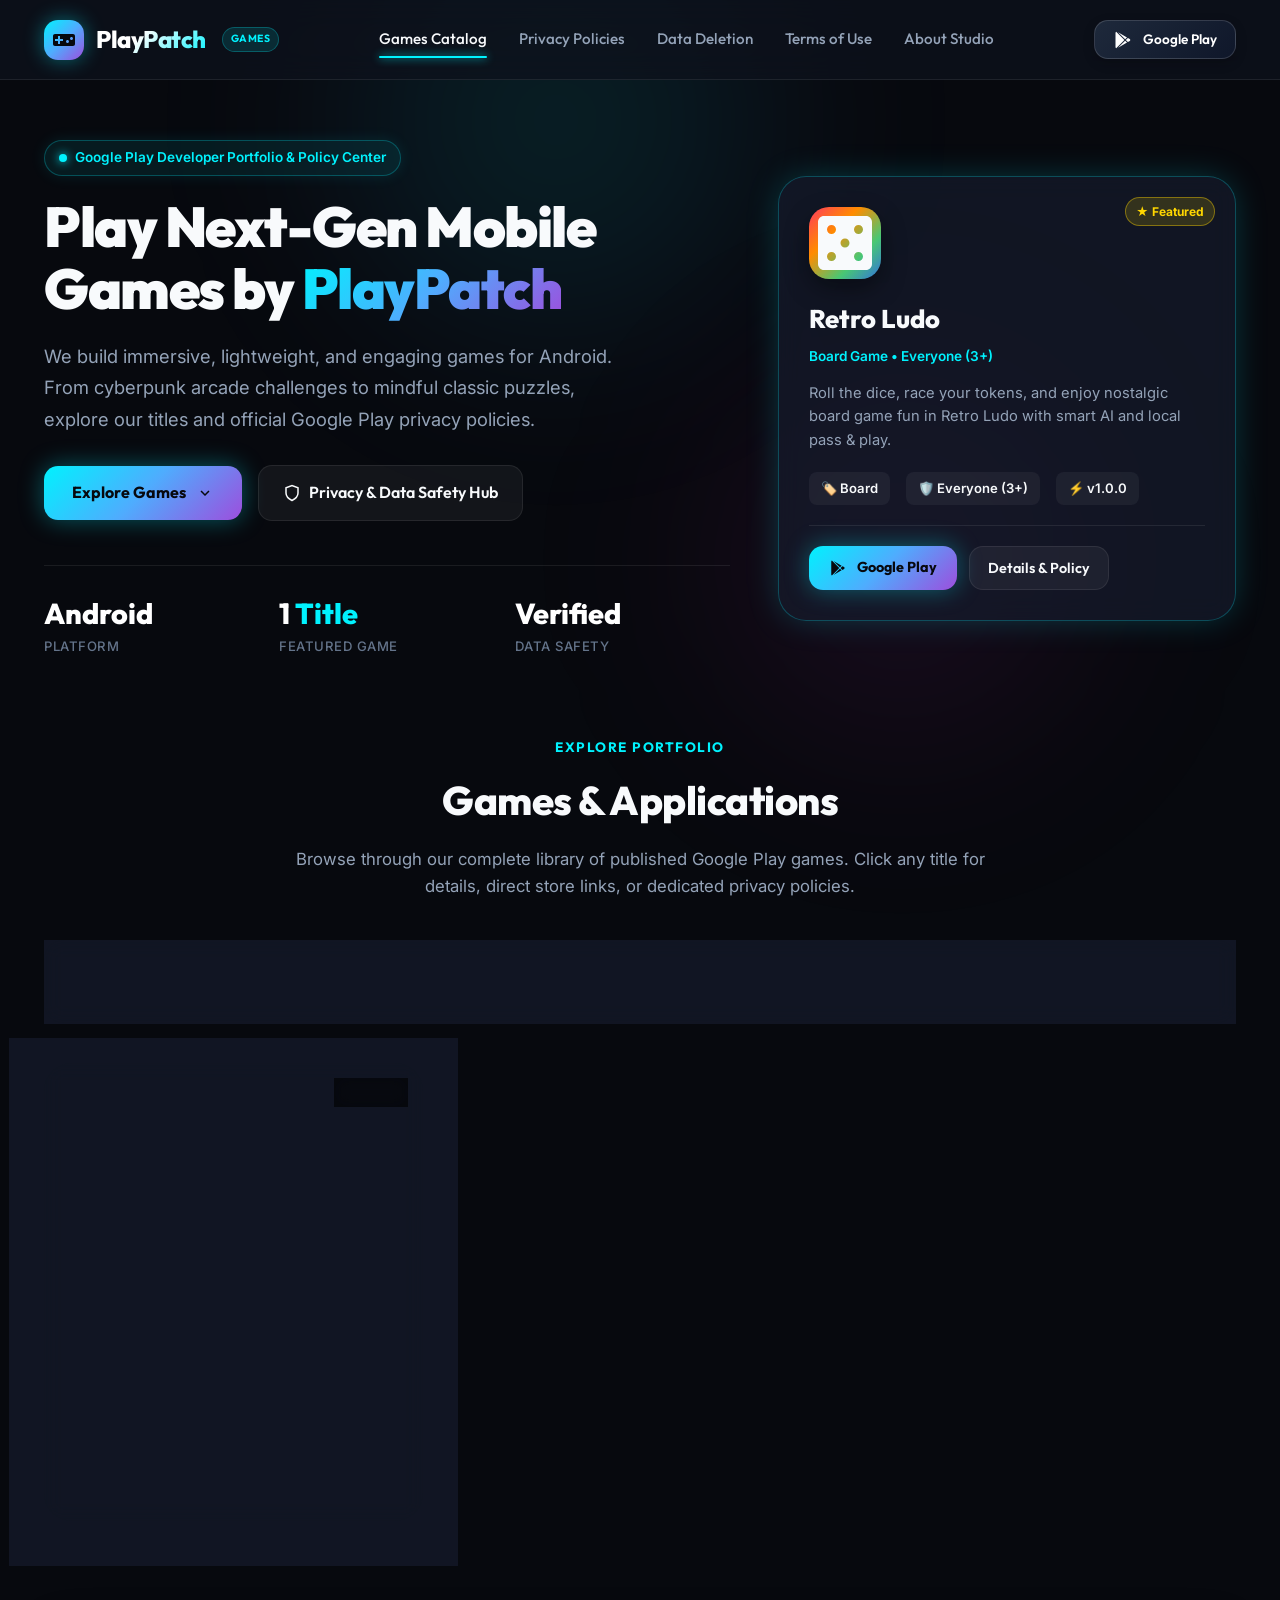
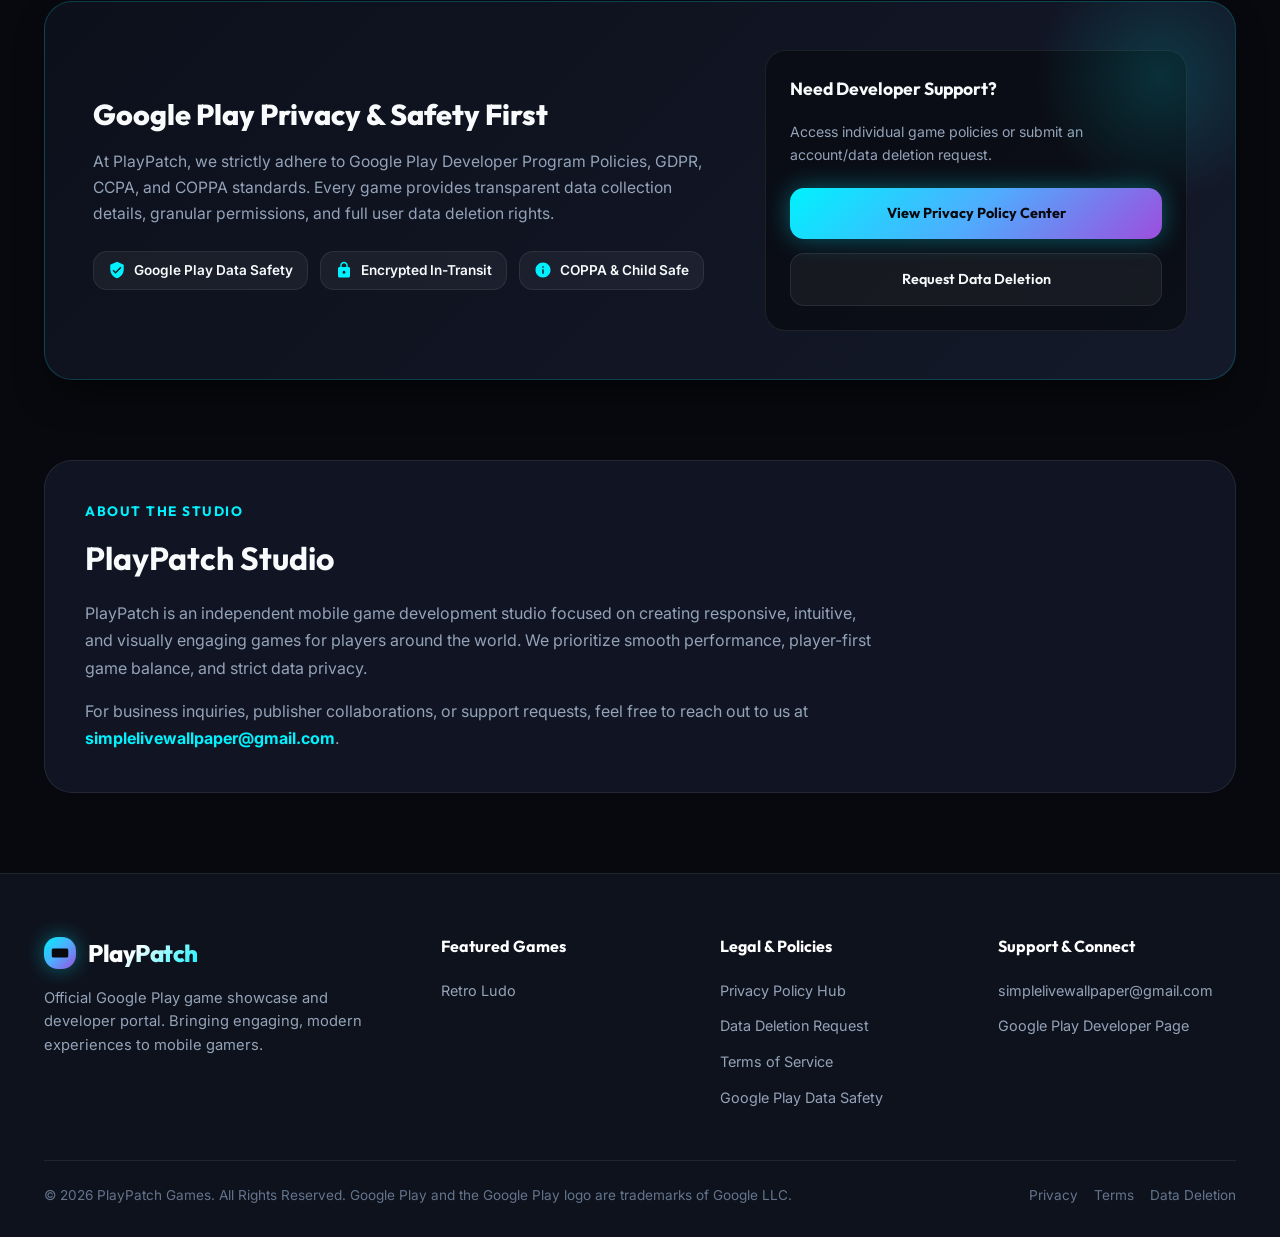
==== index.html @ 20f0872f "feat: initialize website with landing page, legal documents, and site structure" ====
<!DOCTYPE html>
<html lang="en">
<head>
    <meta charset="UTF-8">
    <meta name="viewport" content="width=device-width, initial-scale=1.0">
    <title>PlayPatch - Google Play Mobile Games & Official Privacy Policies</title>
    
    <!-- SEO & Metadata -->
    <meta name="description" content="Discover thrilling mobile games by PlayPatch on Google Play Store. Explore high-speed arcades, timeless card games, immersive 3D labyrinths, and official game privacy policies.">
    <meta name="keywords" content="PlayPatch, Google Play Games, Android Games, Mobile Game Studio, Neon Snake Run, Solitaire Classic, Privacy Policy, Data Safety">
    <meta name="author" content="PlayPatch Games">
    <meta name="theme-color" content="#07090e">

    <!-- OpenGraph / Social Cards -->
    <meta property="og:title" content="PlayPatch - Google Play Games Showcase & Privacy Policies">
    <meta property="og:description" content="Crafting Addictive, Fast-Paced & Engaging Mobile Games on Google Play.">
    <meta property="og:type" content="website">
    <meta property="og:url" content="https://playpatch.com/">

    <!-- Stylesheets -->
    <link rel="stylesheet" href="css/style.css">
    <link rel="icon" href="data:image/svg+xml,<svg xmlns='http://www.w3.org/2000/svg' viewBox='0 0 24 24' fill='%2300f2fe'><path d='M21 6H3c-1.1 0-2 .9-2 2v8c0 1.1.9 2 2 2h18c1.1 0 2-.9 2-2V8c0-1.1-.9-2-2-2zm-10 7H8v3H6v-3H3v-2h3V8h2v3h3v2zm4.5 2c-.83 0-1.5-.67-1.5-1.5s.67-1.5 1.5-1.5 1.5.67 1.5 1.5-.67 1.5-1.5 1.5zm4-3c-.83 0-1.5-.67-1.5-1.5S18.67 9 19.5 9s1.5.67 1.5 1.5-.67 1.5-1.5 1.5z'/></svg>">
</head>
<body>

    <!-- Header Navigation -->
    <header class="navbar">
        <div class="container nav-container">
            <a href="index.html" class="brand-logo">
                <div class="brand-icon">
                    <svg viewBox="0 0 24 24"><path d="M21 6H3c-1.1 0-2 .9-2 2v8c0 1.1.9 2 2 2h18c1.1 0 2-.9 2-2V8c0-1.1-.9-2-2-2zm-10 7H8v3H6v-3H3v-2h3V8h2v3h3v2zm4.5 2c-.83 0-1.5-.67-1.5-1.5s.67-1.5 1.5-1.5 1.5.67 1.5 1.5-.67 1.5-1.5 1.5zm4-3c-.83 0-1.5-.67-1.5-1.5S18.67 9 19.5 9s1.5.67 1.5 1.5-.67 1.5-1.5 1.5z"/></svg>
                </div>
                <span class="brand-text">PlayPatch</span>
                <span class="brand-tag">GAMES</span>
            </a>

            <nav>
                <ul class="nav-links" id="nav-links">
                    <li><a href="#games" class="nav-link active">Games Catalog</a></li>
                    <li><a href="privacy.html" class="nav-link">Privacy Policies</a></li>
                    <li><a href="data-deletion.html" class="nav-link">Data Deletion</a></li>
                    <li><a href="terms.html" class="nav-link">Terms of Use</a></li>
                    <li><a href="#about" class="nav-link">About Studio</a></li>
                </ul>
            </nav>

            <div class="nav-actions">
                <a href="https://play.google.com/store/apps/dev?id=playpatch" target="_blank" rel="noopener noreferrer" class="btn-play-store">
                    <svg viewBox="0 0 24 24" fill="currentColor"><path d="M3,20.5V3.5C3,2.91 3.34,2.39 3.84,2.15L13.69,12L3.84,21.85C3.34,21.6 3,21.09 3,20.5M16.81,15.12L6.05,21.34L14.54,12.85L16.81,15.12M20.16,10.81C20.5,11.08 20.75,11.5 20.75,12C20.75,12.5 20.5,12.92 20.16,13.19L17.89,14.5L15.39,12L17.89,9.5L20.16,10.81M6.05,2.66L16.81,8.88L14.54,11.15L6.05,2.66Z"/></svg>
                    <span>Google Play</span>
                </a>
                <button class="mobile-menu-toggle" id="mobile-menu-toggle" aria-label="Toggle Navigation">☰</button>
            </div>
        </div>
    </header>

    <!-- Main Hero Section -->
    <main>
        <section class="hero">
            <div class="container hero-grid">
                <div class="hero-content">
                    <div class="hero-badge">
                        <span class="pulse-dot"></span>
                        <span>Google Play Developer Portfolio & Policy Center</span>
                    </div>
                    <h1 class="hero-title">
                        Play Next-Gen Mobile Games by <span class="gradient-text">PlayPatch</span>
                    </h1>
                    <p class="hero-desc">
                        We build immersive, lightweight, and engaging games for Android. From cyberpunk arcade challenges to mindful classic puzzles, explore our titles and official Google Play privacy policies.
                    </p>
                    <div class="hero-cta">
                        <a href="#games" class="btn-primary">
                            <span>Explore Games</span>
                            <svg width="18" height="18" viewBox="0 0 24 24" fill="currentColor"><path d="M7.41 8.59L12 13.17l4.59-4.58L18 10l-6 6-6-6 1.41-1.41z"/></svg>
                        </a>
                        <a href="privacy.html" class="btn-secondary">
                            <svg width="18" height="18" viewBox="0 0 24 24" fill="none" stroke="currentColor" stroke-width="2"><path d="M12 22s8-4 8-10V5l-8-3-8 3v7c0 6 8 10 8 10z"/></svg>
                            <span>Privacy & Data Safety Hub</span>
                        </a>
                    </div>

                    <div class="hero-stats">
                        <div class="stat-item">
                            <div class="stat-num" id="stat-total-downloads">Android</div>
                            <div class="stat-label">Platform</div>
                        </div>
                        <div class="stat-item">
                            <div class="stat-num" id="stat-games-count">1<span> Title</span></div>
                            <div class="stat-label">Featured Game</div>
                        </div>
                        <div class="stat-item">
                            <div class="stat-num" id="stat-avg-rating">Verified</div>
                            <div class="stat-label">Data Safety</div>
                        </div>
                    </div>
                </div>

                <!-- Featured Spotlight Card -->
                <div class="hero-visual" id="hero-spotlight-container">
                    <!-- Injected by JavaScript -->
                </div>
            </div>
        </section>

        <!-- Games Catalog Section -->
        <section class="container" id="games">
            <div class="section-header">
                <span class="section-tag">Explore Portfolio</span>
                <h2 class="section-title">Games & Applications</h2>
                <p class="section-subtitle">Browse through our complete library of published Google Play games. Click any title for details, direct store links, or dedicated privacy policies.</p>
            </div>

            <!-- Controls Bar: Search & Filter -->
            <div class="games-controls">
                <div class="controls-row">
                    <div class="search-box">
                        <svg class="search-icon" viewBox="0 0 24 24" fill="none" stroke="currentColor" stroke-width="2"><circle cx="11" cy="11" r="8"></circle><line x1="21" y1="21" x2="16.65" y2="16.65"></line></svg>
                        <input type="text" id="game-search-input" class="search-input" placeholder="Search by game name, package ID, or keyword...">
                    </div>
                    <div class="category-chips" id="category-chips">
                        <!-- Populated by JavaScript -->
                    </div>
                </div>
            </div>

            <!-- Games Grid -->
            <div class="games-grid" id="games-grid">
                <!-- Game cards rendered via js/main.js -->
            </div>

            <!-- Empty Search State -->
            <div id="empty-search-state" style="display: none; text-align: center; padding: 60px 20px;">
                <div style="font-size: 3rem; margin-bottom: 10px;">🔍</div>
                <h3 style="font-size: 1.3rem; color: #fff;">No games found</h3>
                <p style="color: var(--text-secondary);">Try adjusting your search terms or selecting a different category.</p>
            </div>
        </section>

        <!-- Google Play Compliance & Trust Banner -->
        <section class="container">
            <div class="compliance-section">
                <div class="compliance-grid">
                    <div class="compliance-info">
                        <h3>Google Play Privacy & Safety First</h3>
                        <p>
                            At PlayPatch, we strictly adhere to Google Play Developer Program Policies, GDPR, CCPA, and COPPA standards. Every game provides transparent data collection details, granular permissions, and full user data deletion rights.
                        </p>
                        <div class="compliance-badges">
                            <div class="comp-badge">
                                <svg viewBox="0 0 24 24" fill="currentColor"><path d="M12 1L3 5v6c0 5.55 3.84 10.74 9 12 5.16-1.26 9-6.45 9-12V5l-9-4zm-2 16l-4-4 1.41-1.41L10 14.17l6.59-6.59L18 9l-8 8z"/></svg>
                                <span>Google Play Data Safety</span>
                            </div>
                            <div class="comp-badge">
                                <svg viewBox="0 0 24 24" fill="currentColor"><path d="M18 8h-1V6c0-2.76-2.24-5-5-5S7 3.24 7 6v2H6c-1.1 0-2 .9-2 2v10c0 1.1.9 2 2 2h12c1.1 0 2-.9 2-2V10c0-1.1-.9-2-2-2zm-6 9c-1.1 0-2-.9-2-2s.9-2 2-2 2 .9 2 2-.9 2-2 2zm3.1-9H8.9V6c0-1.71 1.39-3.1 3.1-3.1 1.71 0 3.1 1.39 3.1 3.1v2z"/></svg>
                                <span>Encrypted In-Transit</span>
                            </div>
                            <div class="comp-badge">
                                <svg viewBox="0 0 24 24" fill="currentColor"><path d="M12 2C6.48 2 2 6.48 2 12s4.48 10 10 10 10-4.48 10-10S17.52 2 12 2zm1 15h-2v-6h2v6zm0-8h-2V7h2v2z"/></svg>
                                <span>COPPA & Child Safe</span>
                            </div>
                        </div>
                    </div>

                    <div class="compliance-actions">
                        <div class="compliance-actions-title">Need Developer Support?</div>
                        <p style="font-size: 0.88rem; color: var(--text-secondary); margin-bottom: 8px;">
                            Access individual game policies or submit an account/data deletion request.
                        </p>
                        <a href="privacy.html" class="btn-primary" style="justify-content: center; font-size: 0.9rem;">
                            View Privacy Policy Center
                        </a>
                        <a href="data-deletion.html" class="btn-secondary" style="justify-content: center; font-size: 0.9rem;">
                            Request Data Deletion
                        </a>
                    </div>
                </div>
            </div>
        </section>

        <!-- About Developer Section -->
        <section class="container" id="about" style="margin-bottom: 80px;">
            <div style="background: var(--bg-card); border: 1px solid var(--border-subtle); border-radius: var(--radius-xl); padding: 40px;">
                <div style="max-width: 800px;">
                    <span class="section-tag">About The Studio</span>
                    <h2 style="font-family: var(--font-heading); font-size: 2rem; margin-bottom: 16px;">PlayPatch Studio</h2>
                    <p style="color: var(--text-secondary); line-height: 1.7; margin-bottom: 16px;">
                        PlayPatch is an independent mobile game development studio focused on creating responsive, intuitive, and visually engaging games for players around the world. We prioritize smooth performance, player-first game balance, and strict data privacy.
                    </p>
                    <p style="color: var(--text-secondary); line-height: 1.7;">
                        For business inquiries, publisher collaborations, or support requests, feel free to reach out to us at <strong style="color: var(--accent-cyan)">simplelivewallpaper@gmail.com</strong>.
                    </p>
                </div>
            </div>
        </section>
    </main>

    <!-- Game Detail Modal Overlay -->
    <div class="modal-overlay" id="game-modal-overlay">
        <div class="modal-container">
            <button class="modal-close-btn" id="modal-close-btn" aria-label="Close dialog">&times;</button>
            <div class="modal-header">
                <div class="modal-icon" id="modal-game-icon"></div>
                <div class="modal-title-area">
                    <h2 id="modal-game-title">Game Title</h2>
                    <div class="modal-package" id="modal-game-package">com.playpatch.game</div>
                </div>
            </div>

            <div class="modal-body">
                <div>
                    <div class="modal-section-title">About the Game</div>
                    <p id="modal-game-description" style="color: var(--text-secondary); line-height: 1.6;"></p>
                </div>

                <div class="modal-meta-grid">
                    <div class="modal-meta-box">
                        <span class="lbl">Version</span>
                        <span class="val" id="modal-meta-version">v1.0.0</span>
                    </div>
                    <div class="modal-meta-box">
                        <span class="lbl">Category</span>
                        <span class="val" id="modal-meta-category">Board Game</span>
                    </div>
                    <div class="modal-meta-box">
                        <span class="lbl">Content Rating</span>
                        <span class="val" id="modal-meta-age">Everyone (3+)</span>
                    </div>
                </div>

                <div>
                    <div class="modal-section-title">Key Features</div>
                    <ul class="modal-features-list" id="modal-game-features">
                        <!-- Populated by JS -->
                    </ul>
                </div>
            </div>

            <div class="modal-footer">
                <a href="#" id="modal-privacy-link" class="btn-secondary" style="font-size: 0.88rem;">
                    <svg width="16" height="16" viewBox="0 0 24 24" fill="none" stroke="currentColor" stroke-width="2"><path d="M12 22s8-4 8-10V5l-8-3-8 3v7c0 6 8 10 8 10z"/></svg>
                    View Privacy Policy
                </a>
                <a href="#" id="modal-play-link" target="_blank" rel="noopener noreferrer" class="btn-primary" style="font-size: 0.88rem;">
                    <svg width="18" height="18" viewBox="0 0 24 24" fill="currentColor"><path d="M3,20.5V3.5C3,2.91 3.34,2.39 3.84,2.15L13.69,12L3.84,21.85C3.34,21.6 3,21.09 3,20.5M16.81,15.12L6.05,21.34L14.54,12.85L16.81,15.12M20.16,10.81C20.5,11.08 20.75,11.5 20.75,12C20.75,12.5 20.5,12.92 20.16,13.19L17.89,14.5L15.39,12L17.89,9.5L20.16,10.81M6.05,2.66L16.81,8.88L14.54,11.15L6.05,2.66Z"/></svg>
                    Get on Google Play
                </a>
            </div>
        </div>
    </div>

    <!-- Footer -->
    <footer class="footer">
        <div class="container">
            <div class="footer-grid">
                <div class="footer-brand">
                    <a href="index.html" class="brand-logo">
                        <div class="brand-icon" style="width: 32px; height: 32px;">
                            <svg viewBox="0 0 24 24" style="width: 18px; height: 18px;"><path d="M21 6H3c-1.1 0-2 .9-2 2v8c0 1.1.9 2 2 2h18c1.1 0 2-.9 2-2V8c0-1.1-.9-2-2-2z"/></svg>
                        </div>
                        <span class="brand-text">PlayPatch</span>
                    </a>
                    <p>Official Google Play game showcase and developer portal. Bringing engaging, modern experiences to mobile gamers.</p>
                </div>

                <div class="footer-col">
                    <h4>Featured Games</h4>
                    <ul class="footer-links">
                        <li><a href="privacy.html?game=retro-ludo">Retro Ludo</a></li>
                    </ul>
                </div>

                <div class="footer-col">
                    <h4>Legal & Policies</h4>
                    <ul class="footer-links">
                        <li><a href="privacy.html">Privacy Policy Hub</a></li>
                        <li><a href="data-deletion.html">Data Deletion Request</a></li>
                        <li><a href="terms.html">Terms of Service</a></li>
                        <li><a href="privacy.html#data-safety">Google Play Data Safety</a></li>
                    </ul>
                </div>

                <div class="footer-col">
                    <h4>Support & Connect</h4>
                    <ul class="footer-links">
                        <li><a href="mailto:simplelivewallpaper@gmail.com">simplelivewallpaper@gmail.com</a></li>
                        <li><a href="https://play.google.com/store/apps/dev?id=playpatch" target="_blank" rel="noopener noreferrer">Google Play Developer Page</a></li>
                    </ul>
                </div>
            </div>

            <div class="footer-bottom">
                <div>&copy; 2026 PlayPatch Games. All Rights Reserved. Google Play and the Google Play logo are trademarks of Google LLC.</div>
                <div style="display: flex; gap: 16px;">
                    <a href="privacy.html">Privacy</a>
                    <a href="terms.html">Terms</a>
                    <a href="data-deletion.html">Data Deletion</a>
                </div>
            </div>
        </div>
    </footer>

    <!-- Scripts -->
    <script src="js/data.js"></script>
    <script src="js/main.js"></script>
</body>
</html>
---- css/style.css ----
/* ==========================================================================
   PlayPatch - Modern Gaming Studio Design System
   ========================================================================== */

@import url('https://fonts.googleapis.com/css2?family=Outfit:wght@300;400;500;600;700;800;900&family=Inter:wght@300;400;500;600;700&family=JetBrains+Mono:wght@400;500;600&display=swap');

:root {
  /* Color Palette */
  --bg-primary: #07090e;
  --bg-secondary: #0e121d;
  --bg-tertiary: #161c2d;
  --bg-card: rgba(22, 28, 45, 0.7);
  --bg-card-hover: rgba(30, 39, 63, 0.85);
  --bg-glass: rgba(14, 18, 29, 0.75);
  
  /* Accents */
  --accent-cyan: #00f2fe;
  --accent-blue: #4facfe;
  --accent-purple: #9d4edd;
  --accent-pink: #ff007f;
  --accent-amber: #ffaa00;
  --accent-emerald: #10b981;

  /* Gradients */
  --grad-primary: linear-gradient(135deg, #00f2fe 0%, #4facfe 50%, #9d4edd 100%);
  --grad-sunset: linear-gradient(135deg, #ff0844 0%, #ffb199 100%);
  --grad-gold: linear-gradient(135deg, #f7971e 0%, #ffd200 100%);
  --grad-dark: linear-gradient(180deg, rgba(7, 9, 14, 0.6) 0%, #07090e 100%);
  --grad-card-border: linear-gradient(135deg, rgba(0, 242, 254, 0.3), rgba(157, 78, 221, 0.1), rgba(255, 255, 255, 0.05));

  /* Text Colors */
  --text-main: #f8fafc;
  --text-secondary: #94a3b8;
  --text-muted: #64748b;
  --text-glow: rgba(0, 242, 254, 0.8);

  /* Borders & Shadows */
  --border-subtle: rgba(255, 255, 255, 0.08);
  --border-glow: rgba(0, 242, 254, 0.35);
  --shadow-sm: 0 4px 12px rgba(0, 0, 0, 0.3);
  --shadow-md: 0 10px 30px -10px rgba(0, 0, 0, 0.5);
  --shadow-lg: 0 20px 40px -15px rgba(0, 0, 0, 0.7);
  --shadow-glow: 0 0 35px -5px rgba(0, 242, 254, 0.25);
  --shadow-glow-purple: 0 0 35px -5px rgba(157, 78, 221, 0.3);

  /* Typography */
  --font-heading: 'Outfit', -apple-system, BlinkMacSystemFont, 'Segoe UI', sans-serif;
  --font-body: 'Inter', -apple-system, BlinkMacSystemFont, 'Segoe UI', sans-serif;
  --font-mono: 'JetBrains Mono', monospace;

  /* Layout */
  --container-width: 1240px;
  --header-height: 80px;
  --radius-sm: 8px;
  --radius-md: 14px;
  --radius-lg: 20px;
  --radius-xl: 28px;
  --transition-fast: 0.2s cubic-bezier(0.4, 0, 0.2, 1);
  --transition-smooth: 0.35s cubic-bezier(0.16, 1, 0.3, 1);
}

/* ==========================================================================
   Reset & Base Styles
   ========================================================================== */

*, *::before, *::after {
  box-sizing: border-box;
  margin: 0;
  padding: 0;
}

html {
  scroll-behavior: smooth;
  color-scheme: dark;
}

body {
  font-family: var(--font-body);
  background-color: var(--bg-primary);
  color: var(--text-main);
  line-height: 1.6;
  overflow-x: hidden;
  position: relative;
  min-height: 100vh;
}

/* Ambient Cyber Glow Background */
body::before {
  content: '';
  position: fixed;
  top: -20%;
  left: 20%;
  width: 600px;
  height: 600px;
  background: radial-gradient(circle, rgba(0, 242, 254, 0.12) 0%, rgba(79, 172, 254, 0.05) 50%, transparent 70%);
  border-radius: 50%;
  filter: blur(80px);
  z-index: -1;
  pointer-events: none;
}

body::after {
  content: '';
  position: fixed;
  bottom: 10%;
  right: 10%;
  width: 500px;
  height: 500px;
  background: radial-gradient(circle, rgba(157, 78, 221, 0.12) 0%, rgba(255, 0, 127, 0.05) 50%, transparent 70%);
  border-radius: 50%;
  filter: blur(90px);
  z-index: -1;
  pointer-events: none;
}

a {
  color: inherit;
  text-decoration: none;
  transition: var(--transition-fast);
}

img {
  max-width: 100%;
  height: auto;
  display: block;
}

button {
  font-family: inherit;
  cursor: pointer;
  border: none;
  background: none;
}

.container {
  width: 100%;
  max-width: var(--container-width);
  margin: 0 auto;
  padding: 0 24px;
}

/* ==========================================================================
   Navigation Bar
   ========================================================================== */

.navbar {
  position: fixed;
  top: 0;
  left: 0;
  right: 0;
  height: var(--header-height);
  background: var(--bg-glass);
  backdrop-filter: blur(16px);
  -webkit-backdrop-filter: blur(16px);
  border-bottom: 1px solid var(--border-subtle);
  z-index: 1000;
  display: flex;
  align-items: center;
  transition: var(--transition-smooth);
}

.navbar.scrolled {
  background: rgba(7, 9, 14, 0.92);
  box-shadow: 0 10px 30px rgba(0, 0, 0, 0.5);
}

.nav-container {
  display: flex;
  align-items: center;
  justify-content: space-between;
  width: 100%;
}

.brand-logo {
  display: flex;
  align-items: center;
  gap: 12px;
  font-family: var(--font-heading);
  font-weight: 800;
  font-size: 1.5rem;
  letter-spacing: -0.5px;
}

.brand-icon {
  width: 40px;
  height: 40px;
  background: var(--grad-primary);
  border-radius: var(--radius-md);
  display: flex;
  align-items: center;
  justify-content: center;
  box-shadow: 0 0 20px rgba(0, 242, 254, 0.4);
}

.brand-icon svg {
  width: 24px;
  height: 24px;
  fill: #07090e;
}

.brand-text {
  background: linear-gradient(135deg, #ffffff 40%, var(--accent-cyan) 100%);
  -webkit-background-clip: text;
  -webkit-text-fill-color: transparent;
}

.brand-tag {
  font-size: 0.65rem;
  text-transform: uppercase;
  font-weight: 700;
  padding: 3px 8px;
  border-radius: 20px;
  background: rgba(0, 242, 254, 0.12);
  color: var(--accent-cyan);
  border: 1px solid rgba(0, 242, 254, 0.25);
  margin-left: 4px;
  letter-spacing: 0.5px;
}

.nav-links {
  display: flex;
  align-items: center;
  gap: 32px;
  list-style: none;
}

.nav-link {
  font-family: var(--font-heading);
  font-weight: 500;
  font-size: 0.95rem;
  color: var(--text-secondary);
  display: flex;
  align-items: center;
  gap: 6px;
  position: relative;
  padding: 6px 0;
}

.nav-link:hover, .nav-link.active {
  color: var(--text-main);
}

.nav-link.active::after {
  content: '';
  position: absolute;
  bottom: 0;
  left: 0;
  width: 100%;
  height: 2px;
  background: var(--accent-cyan);
  border-radius: 2px;
  box-shadow: 0 0 8px var(--accent-cyan);
}

.nav-actions {
  display: flex;
  align-items: center;
  gap: 14px;
}

.btn-play-store {
  display: inline-flex;
  align-items: center;
  gap: 10px;
  background: linear-gradient(135deg, #1e293b 0%, #0f172a 100%);
  border: 1px solid rgba(255, 255, 255, 0.15);
  padding: 8px 18px;
  border-radius: var(--radius-md);
  font-family: var(--font-heading);
  font-size: 0.85rem;
  font-weight: 600;
  color: #fff;
  transition: var(--transition-smooth);
  box-shadow: 0 4px 12px rgba(0, 0, 0, 0.2);
}

.btn-play-store:hover {
  border-color: var(--accent-cyan);
  box-shadow: 0 0 20px rgba(0, 242, 254, 0.3);
  transform: translateY(-2px);
}

.btn-play-store svg {
  width: 20px;
  height: 20px;
}

.mobile-menu-toggle {
  display: none;
  background: transparent;
  color: var(--text-main);
  font-size: 1.5rem;
  padding: 8px;
}

/* ==========================================================================
   Hero Section
   ========================================================================== */

.hero {
  padding-top: calc(var(--header-height) + 60px);
  padding-bottom: 80px;
  position: relative;
}

.hero-grid {
  display: grid;
  grid-template-columns: 1.2fr 0.8fr;
  gap: 48px;
  align-items: center;
}

.hero-content {
  display: flex;
  flex-direction: column;
  gap: 20px;
}

.hero-badge {
  display: inline-flex;
  align-items: center;
  gap: 8px;
  background: rgba(0, 242, 254, 0.08);
  border: 1px solid rgba(0, 242, 254, 0.25);
  padding: 6px 14px;
  border-radius: 100px;
  color: var(--accent-cyan);
  font-size: 0.85rem;
  font-weight: 600;
  width: fit-content;
  box-shadow: 0 0 15px rgba(0, 242, 254, 0.1);
}

.hero-badge .pulse-dot {
  width: 8px;
  height: 8px;
  background: var(--accent-cyan);
  border-radius: 50%;
  box-shadow: 0 0 10px var(--accent-cyan);
  animation: pulseGlow 2s infinite;
}

@keyframes pulseGlow {
  0% { transform: scale(0.95); box-shadow: 0 0 0 0 rgba(0, 242, 254, 0.7); }
  70% { transform: scale(1.1); box-shadow: 0 0 0 8px rgba(0, 242, 254, 0); }
  100% { transform: scale(0.95); box-shadow: 0 0 0 0 rgba(0, 242, 254, 0); }
}

.hero-title {
  font-family: var(--font-heading);
  font-size: 3.5rem;
  font-weight: 900;
  line-height: 1.12;
  letter-spacing: -1.5px;
}

.hero-title .gradient-text {
  background: var(--grad-primary);
  -webkit-background-clip: text;
  -webkit-text-fill-color: transparent;
  display: inline-block;
}

.hero-desc {
  font-size: 1.15rem;
  color: var(--text-secondary);
  max-width: 580px;
  line-height: 1.7;
}

.hero-cta {
  display: flex;
  align-items: center;
  gap: 16px;
  margin-top: 10px;
  flex-wrap: wrap;
}

.btn-primary {
  display: inline-flex;
  align-items: center;
  gap: 10px;
  background: var(--grad-primary);
  color: #07090e;
  font-family: var(--font-heading);
  font-weight: 700;
  font-size: 1rem;
  padding: 14px 28px;
  border-radius: var(--radius-md);
  transition: var(--transition-smooth);
  box-shadow: 0 0 25px rgba(0, 242, 254, 0.35);
}

.btn-primary:hover {
  transform: translateY(-2px);
  box-shadow: 0 0 35px rgba(0, 242, 254, 0.55);
}

.btn-secondary {
  display: inline-flex;
  align-items: center;
  gap: 8px;
  background: rgba(255, 255, 255, 0.05);
  border: 1px solid var(--border-subtle);
  color: var(--text-main);
  font-family: var(--font-heading);
  font-weight: 600;
  font-size: 1rem;
  padding: 14px 24px;
  border-radius: var(--radius-md);
  transition: var(--transition-smooth);
}

.btn-secondary:hover {
  background: rgba(255, 255, 255, 0.1);
  border-color: rgba(255, 255, 255, 0.2);
  transform: translateY(-2px);
}

.hero-stats {
  display: grid;
  grid-template-columns: repeat(3, 1fr);
  gap: 20px;
  margin-top: 24px;
  padding-top: 24px;
  border-top: 1px solid var(--border-subtle);
}

.stat-item {
  display: flex;
  flex-direction: column;
}

.stat-num {
  font-family: var(--font-heading);
  font-size: 1.8rem;
  font-weight: 800;
  color: #fff;
}

.stat-num span {
  color: var(--accent-cyan);
}

.stat-label {
  font-size: 0.82rem;
  color: var(--text-muted);
  font-weight: 500;
  text-transform: uppercase;
  letter-spacing: 0.5px;
}

/* Featured Hero Showcase Card */
.hero-visual {
  position: relative;
}

.featured-spotlight-card {
  background: var(--bg-card);
  border: 1px solid rgba(0, 242, 254, 0.25);
  border-radius: var(--radius-xl);
  padding: 30px;
  position: relative;
  overflow: hidden;
  box-shadow: var(--shadow-glow);
  backdrop-filter: blur(12px);
  -webkit-backdrop-filter: blur(12px);
}

.spotlight-badge {
  position: absolute;
  top: 20px;
  right: 20px;
  background: rgba(255, 215, 0, 0.15);
  border: 1px solid rgba(255, 215, 0, 0.4);
  color: #ffd700;
  font-size: 0.75rem;
  font-weight: 700;
  padding: 4px 10px;
  border-radius: 100px;
  display: flex;
  align-items: center;
  gap: 5px;
}

.spotlight-icon-wrap {
  width: 72px;
  height: 72px;
  border-radius: 20px;
  display: flex;
  align-items: center;
  justify-content: center;
  margin-bottom: 20px;
  box-shadow: 0 10px 25px rgba(0, 0, 0, 0.4);
}

.spotlight-title {
  font-family: var(--font-heading);
  font-size: 1.6rem;
  font-weight: 800;
  margin-bottom: 6px;
}

.spotlight-category {
  color: var(--accent-cyan);
  font-size: 0.85rem;
  font-weight: 600;
  margin-bottom: 14px;
}

.spotlight-desc {
  font-size: 0.92rem;
  color: var(--text-secondary);
  line-height: 1.6;
  margin-bottom: 20px;
}

.spotlight-meta-row {
  display: flex;
  gap: 16px;
  padding-bottom: 20px;
  margin-bottom: 20px;
  border-bottom: 1px solid var(--border-subtle);
}

.spotlight-meta-pill {
  background: rgba(255, 255, 255, 0.05);
  padding: 6px 12px;
  border-radius: var(--radius-sm);
  font-size: 0.82rem;
  font-weight: 600;
  color: var(--text-main);
  display: flex;
  align-items: center;
  gap: 6px;
}

/* ==========================================================================
   Games Section & Search Bar
   ========================================================================== */

.section-header {
  text-align: center;
  max-width: 700px;
  margin: 0 auto 40px;
}

.section-tag {
  color: var(--accent-cyan);
  font-family: var(--font-heading);
  font-size: 0.85rem;
  font-weight: 700;
  text-transform: uppercase;
  letter-spacing: 1.5px;
  margin-bottom: 10px;
  display: block;
}

.section-title {
  font-family: var(--font-heading);
  font-size: 2.5rem;
  font-weight: 800;
  letter-spacing: -0.5px;
  margin-bottom: 14px;
}

.section-subtitle {
  color: var(--text-secondary);
  font-size: 1.05rem;
}

.games-controls {
  display: flex;
  flex-direction: column;
  gap: 20px;
  margin-bottom: 40px;
  background: var(--bg-card);
  padding: 18px 24px;
  border-radius: var(--radius-lg);
  border: 1px solid var(--border-subtle);
  backdrop-filter: blur(10px);
}

.controls-row {
  display: flex;
  align-items: center;
  justify-content: space-between;
  gap: 20px;
  flex-wrap: wrap;
}

.search-box {
  position: relative;
  flex: 1;
  min-width: 260px;
}

.search-input {
  width: 100%;
  background: rgba(7, 9, 14, 0.6);
  border: 1px solid var(--border-subtle);
  padding: 12px 16px 12px 42px;
  border-radius: var(--radius-md);
  color: var(--text-main);
  font-family: var(--font-body);
  font-size: 0.95rem;
  transition: var(--transition-fast);
}

.search-input:focus {
  outline: none;
  border-color: var(--accent-cyan);
  box-shadow: 0 0 15px rgba(0, 242, 254, 0.2);
}

.search-icon {
  position: absolute;
  left: 14px;
  top: 50%;
  transform: translateY(-50%);
  color: var(--text-muted);
  width: 18px;
  height: 18px;
}

.category-chips {
  display: flex;
  align-items: center;
  gap: 10px;
  flex-wrap: wrap;
}

.chip-btn {
  background: rgba(255, 255, 255, 0.04);
  border: 1px solid var(--border-subtle);
  color: var(--text-secondary);
  font-family: var(--font-heading);
  font-size: 0.88rem;
  font-weight: 600;
  padding: 8px 16px;
  border-radius: 100px;
  transition: var(--transition-fast);
}

.chip-btn:hover {
  background: rgba(255, 255, 255, 0.08);
  color: var(--text-main);
}

.chip-btn.active {
  background: var(--accent-cyan);
  color: #07090e;
  border-color: var(--accent-cyan);
  box-shadow: 0 0 12px rgba(0, 242, 254, 0.4);
}

/* ==========================================================================
   Games Grid & Cards
   ========================================================================== */

.games-grid {
  display: grid;
  grid-template-columns: repeat(auto-fill, minmax(340px, 1fr));
  gap: 28px;
  margin-bottom: 80px;
}

.game-card {
  background: var(--bg-card);
  border: 1px solid var(--border-subtle);
  border-radius: var(--radius-xl);
  overflow: hidden;
  display: flex;
  flex-direction: column;
  transition: var(--transition-smooth);
  position: relative;
  box-shadow: var(--shadow-md);
  backdrop-filter: blur(10px);
}

.game-card:hover {
  transform: translateY(-6px);
  border-color: rgba(0, 242, 254, 0.4);
  box-shadow: var(--shadow-glow);
}

.game-card-banner {
  height: 160px;
  position: relative;
  overflow: hidden;
  display: flex;
  align-items: center;
  justify-content: center;
  background-size: cover;
  background-position: center;
}

.game-card-banner::before {
  content: '';
  position: absolute;
  inset: 0;
  background: linear-gradient(180deg, rgba(7, 9, 14, 0.2) 0%, rgba(7, 9, 14, 0.95) 100%);
  z-index: 1;
}

.game-card-badge {
  position: absolute;
  top: 14px;
  right: 14px;
  z-index: 2;
  font-size: 0.72rem;
  font-weight: 700;
  padding: 4px 10px;
  border-radius: 100px;
  background: rgba(0, 0, 0, 0.6);
  backdrop-filter: blur(8px);
  border: 1px solid rgba(255, 255, 255, 0.15);
  color: #fff;
}

.game-icon-badge {
  position: absolute;
  bottom: -22px;
  left: 24px;
  width: 64px;
  height: 64px;
  border-radius: var(--radius-lg);
  display: flex;
  align-items: center;
  justify-content: center;
  z-index: 2;
  box-shadow: 0 8px 20px rgba(0, 0, 0, 0.6);
  border: 2px solid rgba(255, 255, 255, 0.15);
}

.game-icon-badge svg {
  width: 32px;
  height: 32px;
  fill: #fff;
}

.game-card-body {
  padding: 34px 24px 24px;
  display: flex;
  flex-direction: column;
  flex: 1;
  gap: 12px;
}

.game-card-title-row {
  display: flex;
  justify-content: space-between;
  align-items: flex-start;
  gap: 10px;
}

.game-card-title {
  font-family: var(--font-heading);
  font-size: 1.35rem;
  font-weight: 700;
  line-height: 1.25;
}

.game-card-package {
  font-family: var(--font-mono);
  font-size: 0.72rem;
  color: var(--text-muted);
  display: block;
  margin-top: 2px;
}

.game-rating-tag {
  display: flex;
  align-items: center;
  gap: 4px;
  font-size: 0.85rem;
  font-weight: 700;
  color: #ffd700;
  background: rgba(255, 215, 0, 0.1);
  padding: 3px 8px;
  border-radius: var(--radius-sm);
  white-space: nowrap;
}

.game-card-desc {
  font-size: 0.9rem;
  color: var(--text-secondary);
  line-height: 1.55;
  flex: 1;
}

.game-tags-list {
  display: flex;
  flex-wrap: wrap;
  gap: 6px;
  margin-top: 4px;
}

.tag-pill {
  font-size: 0.72rem;
  padding: 3px 8px;
  border-radius: 4px;
  background: rgba(255, 255, 255, 0.05);
  color: var(--text-secondary);
}

.game-card-footer {
  display: flex;
  align-items: center;
  justify-content: space-between;
  gap: 10px;
  padding-top: 16px;
  border-top: 1px solid var(--border-subtle);
  margin-top: 6px;
}

.btn-card-details {
  background: rgba(255, 255, 255, 0.06);
  border: 1px solid var(--border-subtle);
  color: var(--text-main);
  padding: 8px 14px;
  border-radius: var(--radius-sm);
  font-family: var(--font-heading);
  font-size: 0.85rem;
  font-weight: 600;
  transition: var(--transition-fast);
}

.btn-card-details:hover {
  background: rgba(255, 255, 255, 0.12);
  border-color: rgba(255, 255, 255, 0.25);
}

.btn-card-policy {
  color: var(--accent-cyan);
  font-size: 0.82rem;
  font-weight: 600;
  display: flex;
  align-items: center;
  gap: 4px;
  padding: 6px 10px;
  border-radius: var(--radius-sm);
  background: rgba(0, 242, 254, 0.08);
}

.btn-card-policy:hover {
  background: rgba(0, 242, 254, 0.18);
  text-decoration: underline;
}

/* ==========================================================================
   Privacy & Google Play Compliance Banner Section
   ========================================================================== */

.compliance-section {
  background: linear-gradient(135deg, rgba(14, 18, 29, 0.9) 0%, rgba(22, 28, 45, 0.9) 100%);
  border: 1px solid rgba(0, 242, 254, 0.2);
  border-radius: var(--radius-xl);
  padding: 48px;
  margin-bottom: 80px;
  position: relative;
  overflow: hidden;
  box-shadow: var(--shadow-lg);
}

.compliance-section::before {
  content: '';
  position: absolute;
  right: -50px;
  top: -50px;
  width: 250px;
  height: 250px;
  background: radial-gradient(circle, rgba(0, 242, 254, 0.15) 0%, transparent 70%);
  border-radius: 50%;
  pointer-events: none;
}

.compliance-grid {
  display: grid;
  grid-template-columns: 1.2fr 0.8fr;
  gap: 40px;
  align-items: center;
}

.compliance-info h3 {
  font-family: var(--font-heading);
  font-size: 1.8rem;
  font-weight: 800;
  margin-bottom: 12px;
}

.compliance-info p {
  color: var(--text-secondary);
  font-size: 0.98rem;
  line-height: 1.65;
  margin-bottom: 24px;
}

.compliance-badges {
  display: flex;
  gap: 12px;
  flex-wrap: wrap;
}

.comp-badge {
  display: flex;
  align-items: center;
  gap: 8px;
  background: rgba(255, 255, 255, 0.05);
  border: 1px solid var(--border-subtle);
  padding: 8px 14px;
  border-radius: var(--radius-md);
  font-size: 0.85rem;
  font-weight: 600;
}

.comp-badge svg {
  width: 18px;
  height: 18px;
  color: var(--accent-cyan);
}

.compliance-actions {
  display: flex;
  flex-direction: column;
  gap: 14px;
  background: rgba(7, 9, 14, 0.6);
  padding: 24px;
  border-radius: var(--radius-lg);
  border: 1px solid var(--border-subtle);
}

.compliance-actions-title {
  font-family: var(--font-heading);
  font-size: 1.1rem;
  font-weight: 700;
  margin-bottom: 4px;
}

/* ==========================================================================
   Modal Dialogs (Game Details)
   ========================================================================== */

.modal-overlay {
  position: fixed;
  inset: 0;
  background: rgba(7, 9, 14, 0.85);
  backdrop-filter: blur(12px);
  -webkit-backdrop-filter: blur(12px);
  z-index: 2000;
  display: flex;
  align-items: center;
  justify-content: center;
  padding: 20px;
  opacity: 0;
  visibility: hidden;
  transition: var(--transition-smooth);
}

.modal-overlay.active {
  opacity: 1;
  visibility: visible;
}

.modal-container {
  background: var(--bg-secondary);
  border: 1px solid rgba(0, 242, 254, 0.3);
  border-radius: var(--radius-xl);
  width: 100%;
  max-width: 680px;
  max-height: 90vh;
  overflow-y: auto;
  position: relative;
  box-shadow: 0 25px 60px rgba(0, 0, 0, 0.8);
  transform: translateY(20px) scale(0.97);
  transition: var(--transition-smooth);
}

.modal-overlay.active .modal-container {
  transform: translateY(0) scale(1);
}

.modal-close-btn {
  position: absolute;
  top: 18px;
  right: 18px;
  width: 36px;
  height: 36px;
  border-radius: 50%;
  background: rgba(255, 255, 255, 0.08);
  color: var(--text-main);
  display: flex;
  align-items: center;
  justify-content: center;
  font-size: 1.2rem;
  z-index: 10;
  transition: var(--transition-fast);
}

.modal-close-btn:hover {
  background: rgba(255, 255, 255, 0.2);
  color: #fff;
}

.modal-header {
  padding: 32px 32px 20px;
  display: flex;
  gap: 20px;
  align-items: center;
  border-bottom: 1px solid var(--border-subtle);
}

.modal-icon {
  width: 72px;
  height: 72px;
  border-radius: var(--radius-lg);
  display: flex;
  align-items: center;
  justify-content: center;
  flex-shrink: 0;
  box-shadow: 0 8px 20px rgba(0, 0, 0, 0.4);
}

.modal-icon svg {
  width: 36px;
  height: 36px;
  fill: #fff;
}

.modal-title-area h2 {
  font-family: var(--font-heading);
  font-size: 1.6rem;
  font-weight: 800;
  line-height: 1.2;
}

.modal-package {
  font-family: var(--font-mono);
  font-size: 0.78rem;
  color: var(--text-muted);
  margin-top: 4px;
}

.modal-body {
  padding: 28px 32px;
  display: flex;
  flex-direction: column;
  gap: 24px;
}

.modal-section-title {
  font-family: var(--font-heading);
  font-size: 1.1rem;
  font-weight: 700;
  margin-bottom: 10px;
  color: var(--accent-cyan);
  display: flex;
  align-items: center;
  gap: 8px;
}

.modal-features-list {
  list-style: none;
  display: flex;
  flex-direction: column;
  gap: 10px;
}

.modal-features-list li {
  display: flex;
  align-items: flex-start;
  gap: 10px;
  font-size: 0.92rem;
  color: var(--text-secondary);
}

.modal-features-list li svg {
  width: 18px;
  height: 18px;
  color: var(--accent-cyan);
  flex-shrink: 0;
  margin-top: 2px;
}

.modal-meta-grid {
  display: grid;
  grid-template-columns: repeat(3, 1fr);
  gap: 14px;
  background: rgba(7, 9, 14, 0.6);
  padding: 16px;
  border-radius: var(--radius-md);
  border: 1px solid var(--border-subtle);
}

.modal-meta-box {
  display: flex;
  flex-direction: column;
}

.modal-meta-box .lbl {
  font-size: 0.72rem;
  color: var(--text-muted);
  text-transform: uppercase;
}

.modal-meta-box .val {
  font-family: var(--font-heading);
  font-size: 0.95rem;
  font-weight: 700;
  color: var(--text-main);
  margin-top: 2px;
}

.modal-footer {
  padding: 20px 32px 32px;
  display: flex;
  align-items: center;
  justify-content: space-between;
  gap: 16px;
  border-top: 1px solid var(--border-subtle);
}

/* ==========================================================================
   Footer
   ========================================================================== */

.footer {
  background: var(--bg-secondary);
  border-top: 1px solid var(--border-subtle);
  padding: 60px 0 30px;
  margin-top: 60px;
}

.footer-grid {
  display: grid;
  grid-template-columns: 1.5fr 1fr 1fr 1fr;
  gap: 40px;
  margin-bottom: 50px;
}

.footer-brand p {
  color: var(--text-secondary);
  font-size: 0.92rem;
  line-height: 1.6;
  margin-top: 14px;
  max-width: 320px;
}

.footer-col h4 {
  font-family: var(--font-heading);
  font-size: 1rem;
  font-weight: 700;
  color: #fff;
  margin-bottom: 18px;
}

.footer-links {
  list-style: none;
  display: flex;
  flex-direction: column;
  gap: 10px;
}

.footer-links a {
  color: var(--text-secondary);
  font-size: 0.9rem;
}

.footer-links a:hover {
  color: var(--accent-cyan);
  padding-left: 4px;
}

.footer-bottom {
  display: flex;
  align-items: center;
  justify-content: space-between;
  padding-top: 24px;
  border-top: 1px solid var(--border-subtle);
  font-size: 0.85rem;
  color: var(--text-muted);
  flex-wrap: wrap;
  gap: 16px;
}

/* ==========================================================================
   Responsive Breakpoints
   ========================================================================== */

@media (max-width: 992px) {
  .hero-grid {
    grid-template-columns: 1fr;
  }

  .compliance-grid {
    grid-template-columns: 1fr;
  }

  .footer-grid {
    grid-template-columns: 1fr 1fr;
  }

  .hero-title {
    font-size: 2.8rem;
  }
}

@media (max-width: 768px) {
  .nav-links {
    display: none;
  }

  .mobile-menu-toggle {
    display: block;
  }

  .hero-title {
    font-size: 2.2rem;
  }

  .hero-stats {
    grid-template-columns: repeat(3, 1fr);
    gap: 12px;
  }

  .stat-num {
    font-size: 1.4rem;
  }

  .games-grid {
    grid-template-columns: 1fr;
  }

  .footer-grid {
    grid-template-columns: 1fr;
  }

  .compliance-section {
    padding: 28px;
  }

  .modal-meta-grid {
    grid-template-columns: 1fr;
  }

  .modal-footer {
    flex-direction: column;
  }

  .modal-footer a, .modal-footer button {
    width: 100%;
    text-align: center;
    justify-content: center;
  }
}
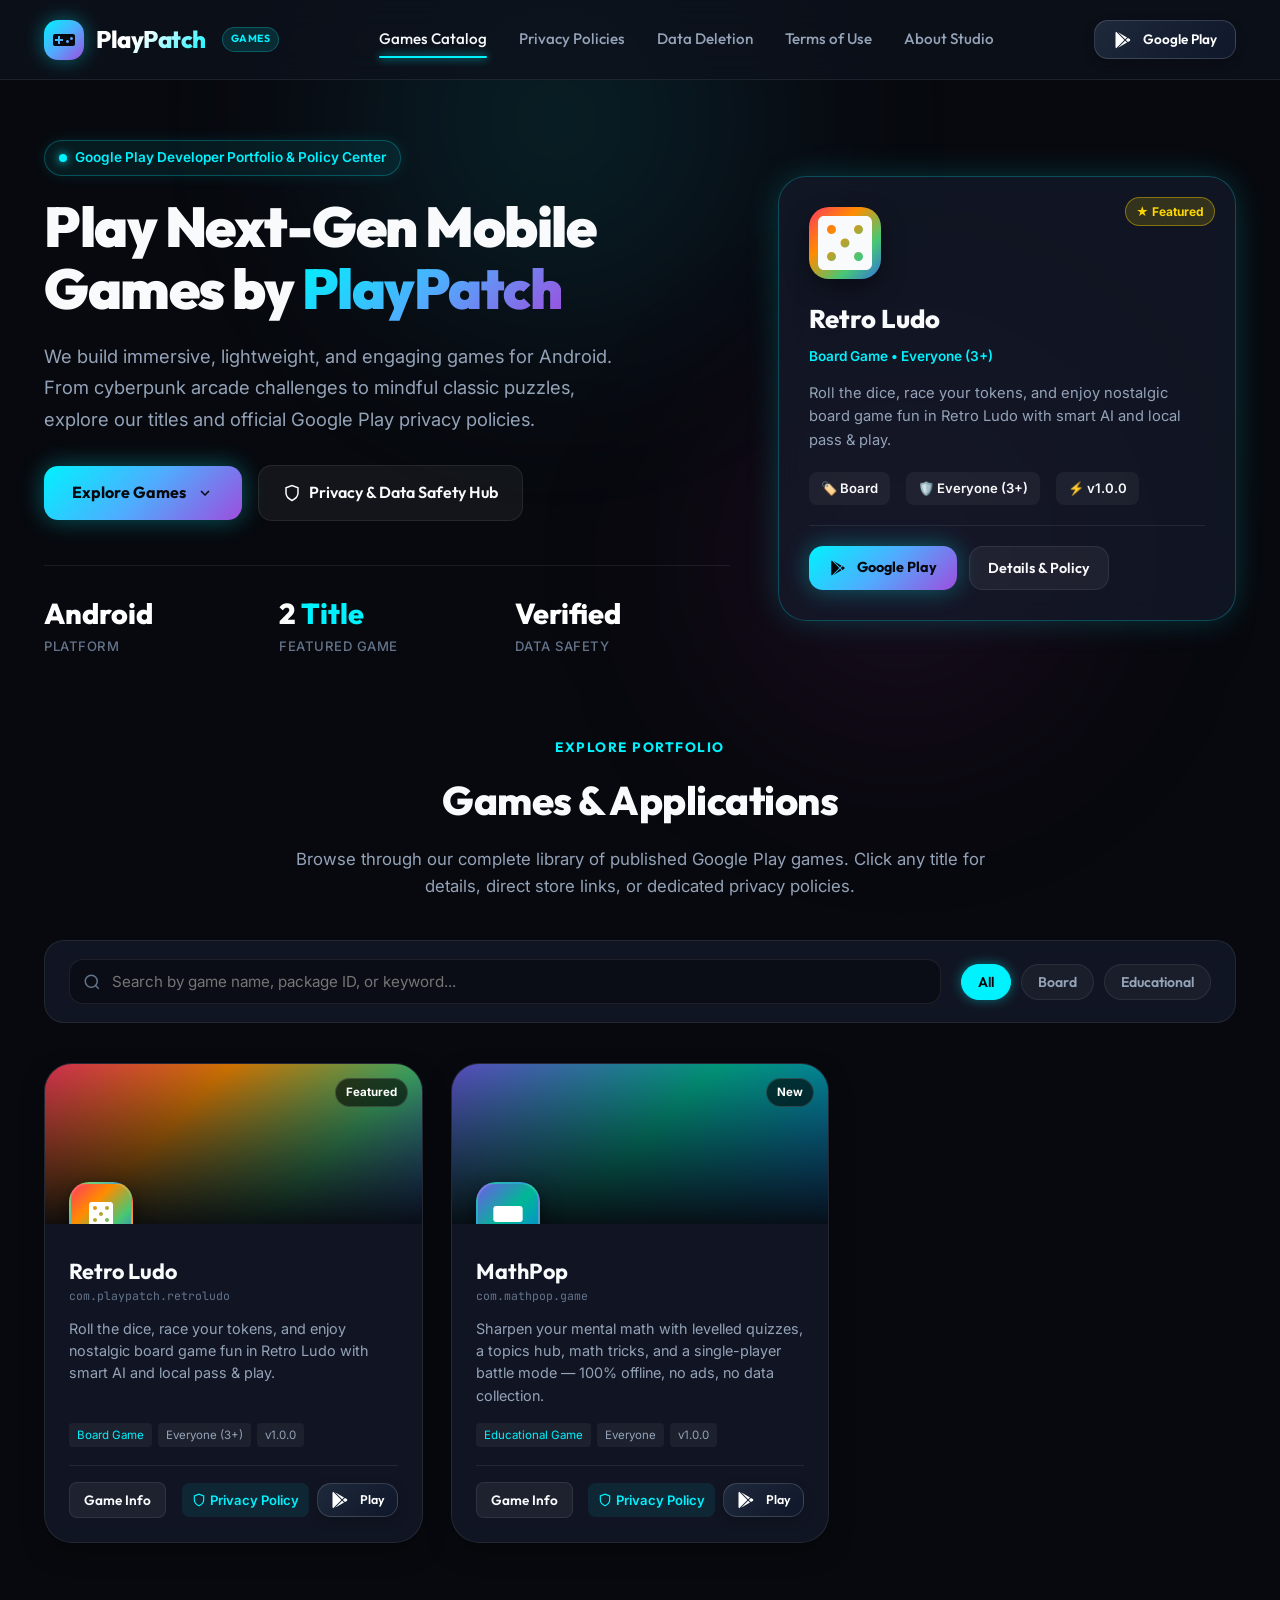
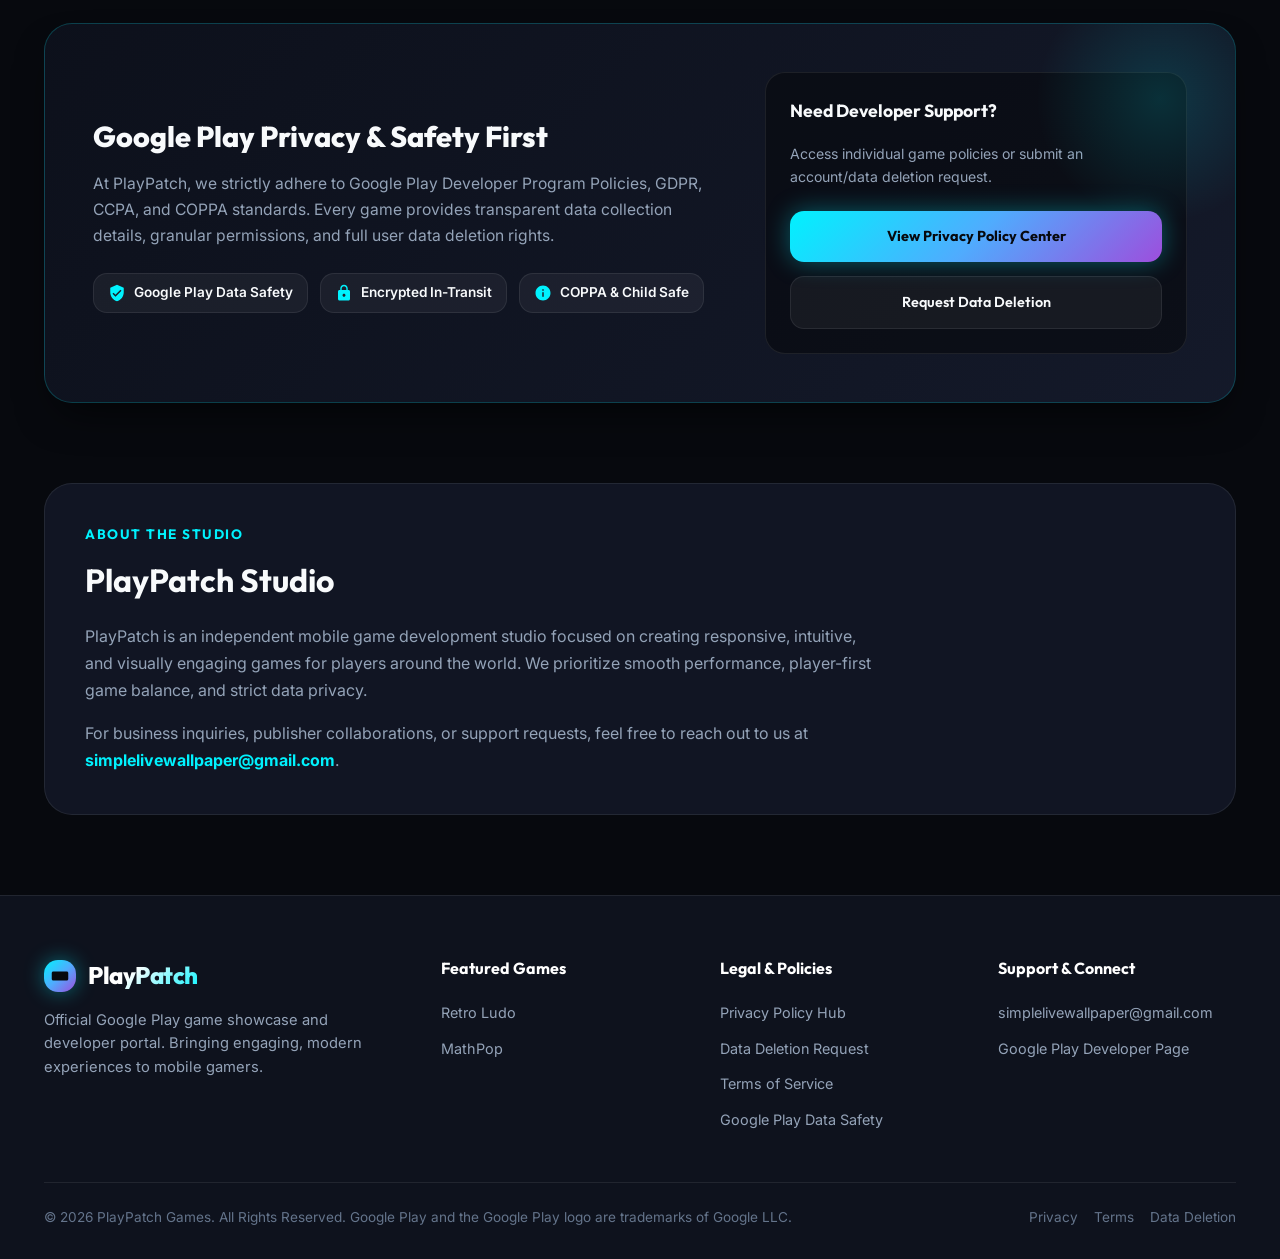
==== commit dcd5578b: "deploy: add MathPop game and its offline privacy policy Built from playpatch@54cb6a1.  - New MathPop" ====
--- a/index.html
+++ b/index.html
@@ -267,6 +267,7 @@
                     <h4>Featured Games</h4>
                     <ul class="footer-links">
                         <li><a href="privacy.html?game=retro-ludo">Retro Ludo</a></li>
+                        <li><a href="privacy-mathpop.html">MathPop</a></li>
                     </ul>
                 </div>
 
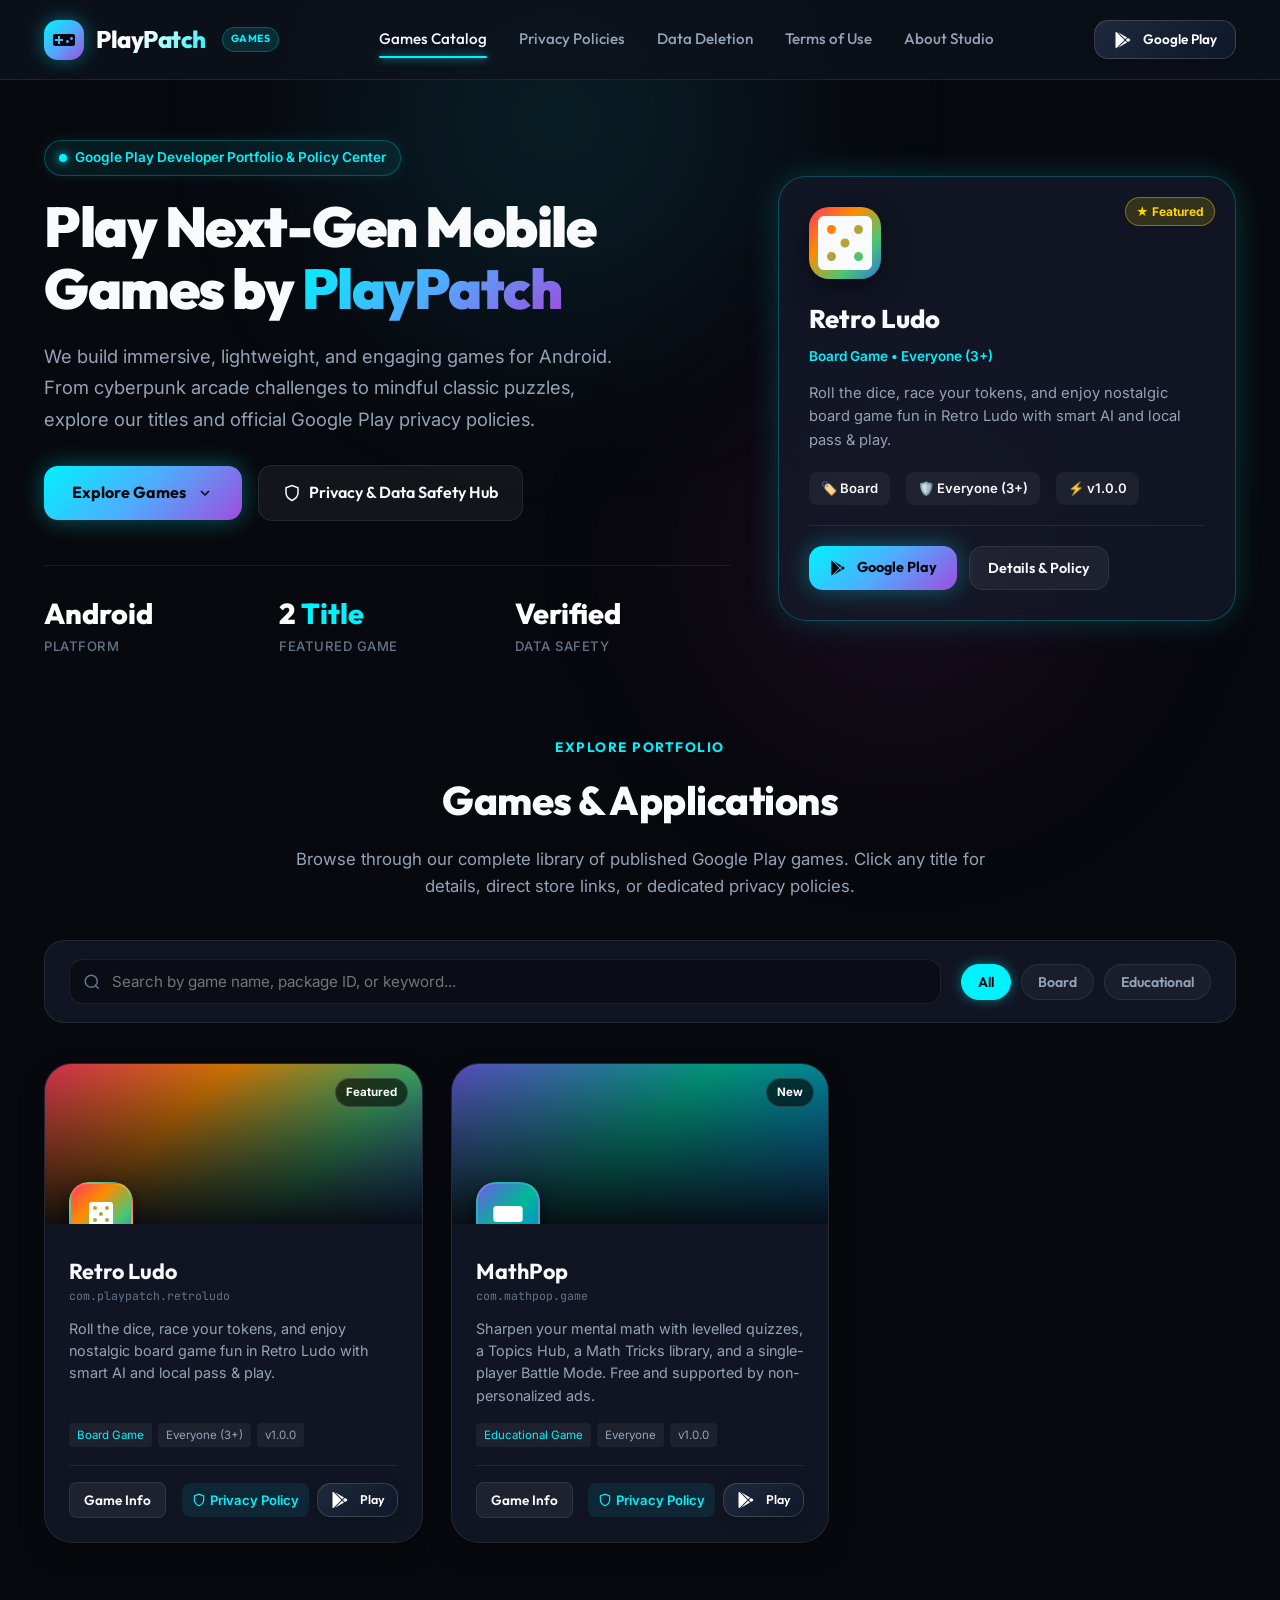
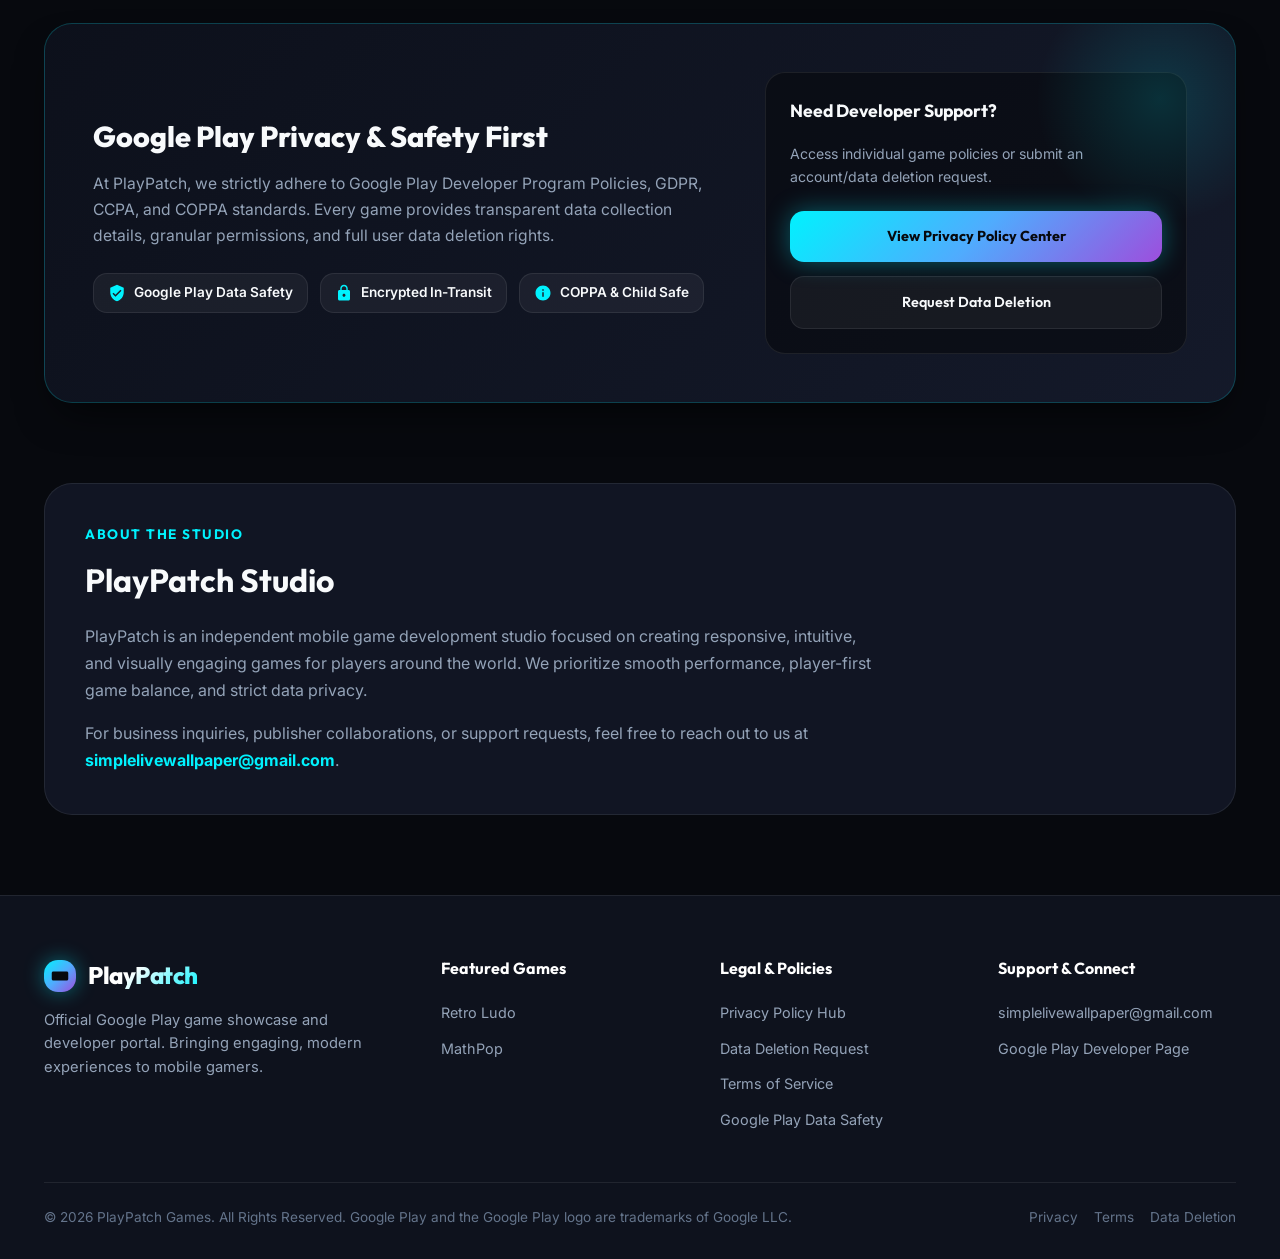
==== commit a4eee828: "deploy: disclose MathPop ads, analytics, crash reporting & Play Games Built from playpatch@d940c1f. " ====
--- a/index.html
+++ b/index.html
@@ -267,7 +267,7 @@
                     <h4>Featured Games</h4>
                     <ul class="footer-links">
                         <li><a href="privacy.html?game=retro-ludo">Retro Ludo</a></li>
-                        <li><a href="privacy-mathpop.html">MathPop</a></li>
+                        <li><a href="privacy.html?game=mathpop">MathPop</a></li>
                     </ul>
                 </div>
 
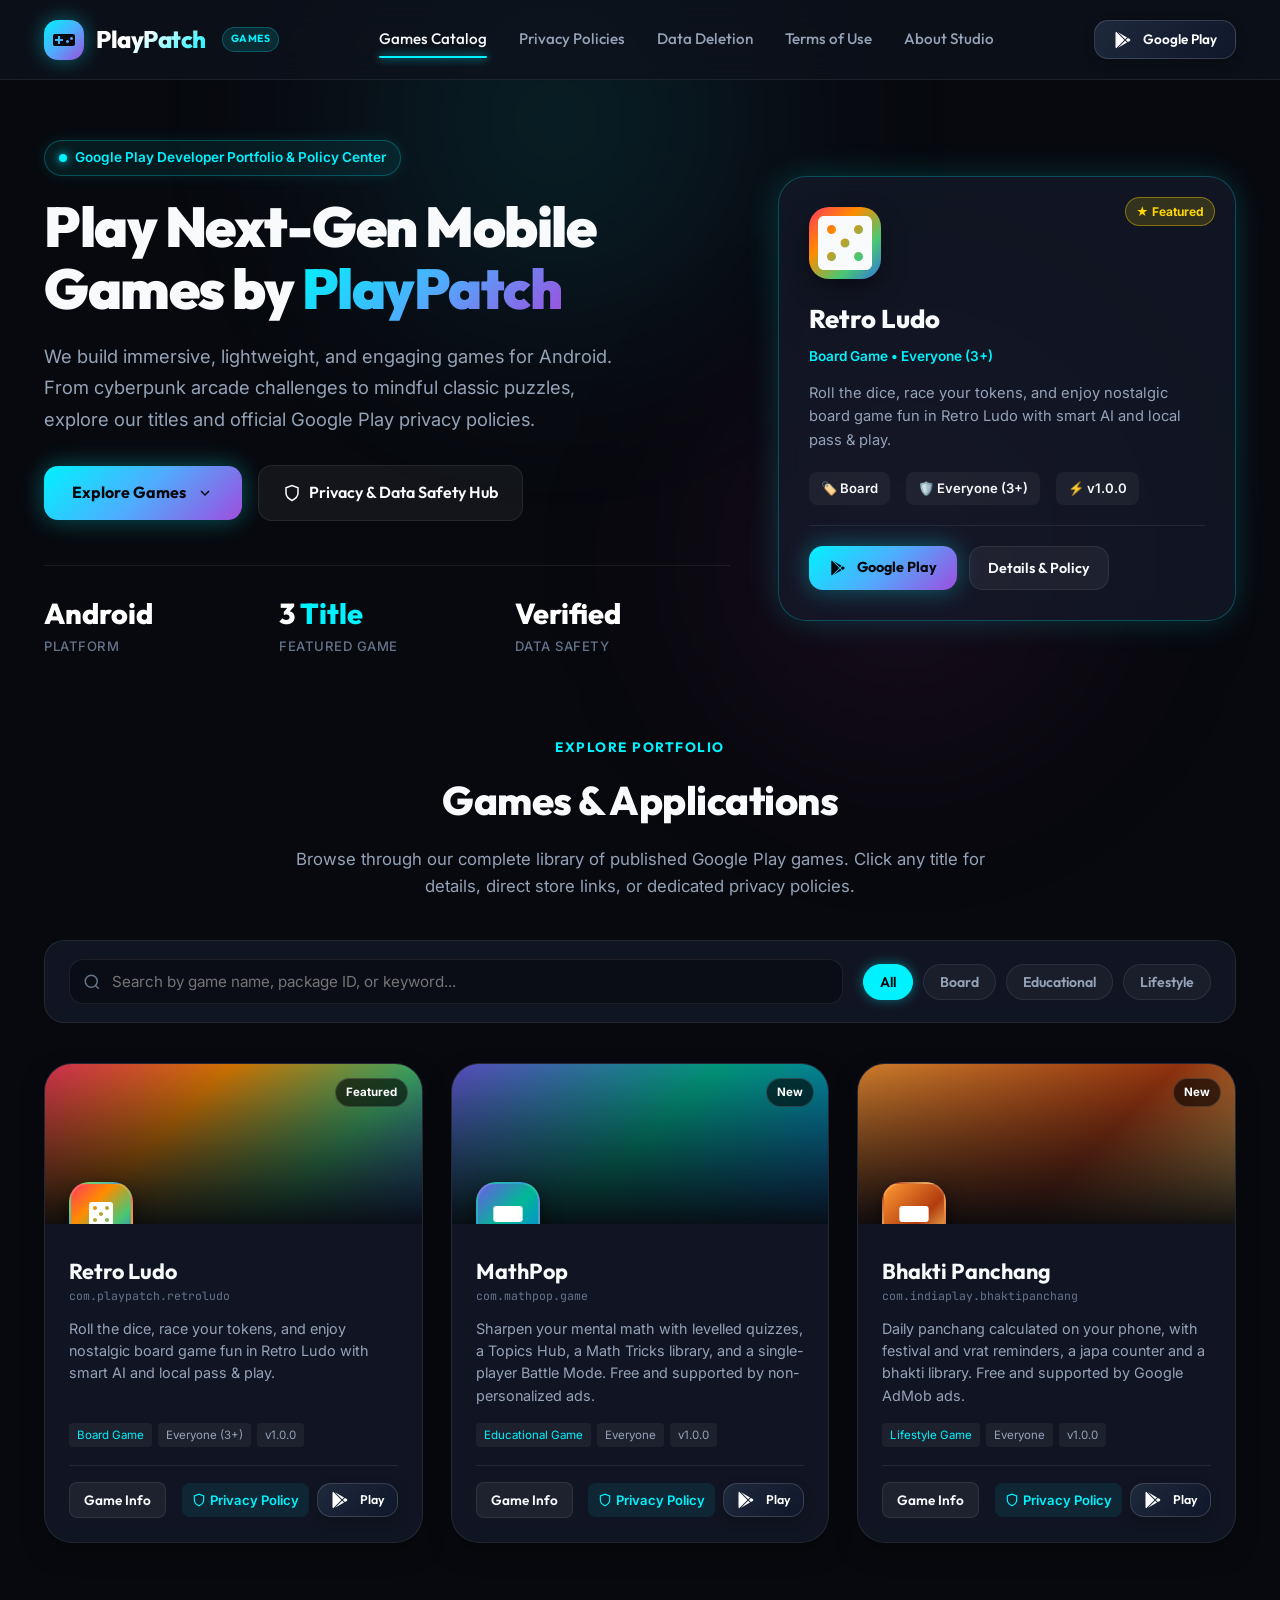
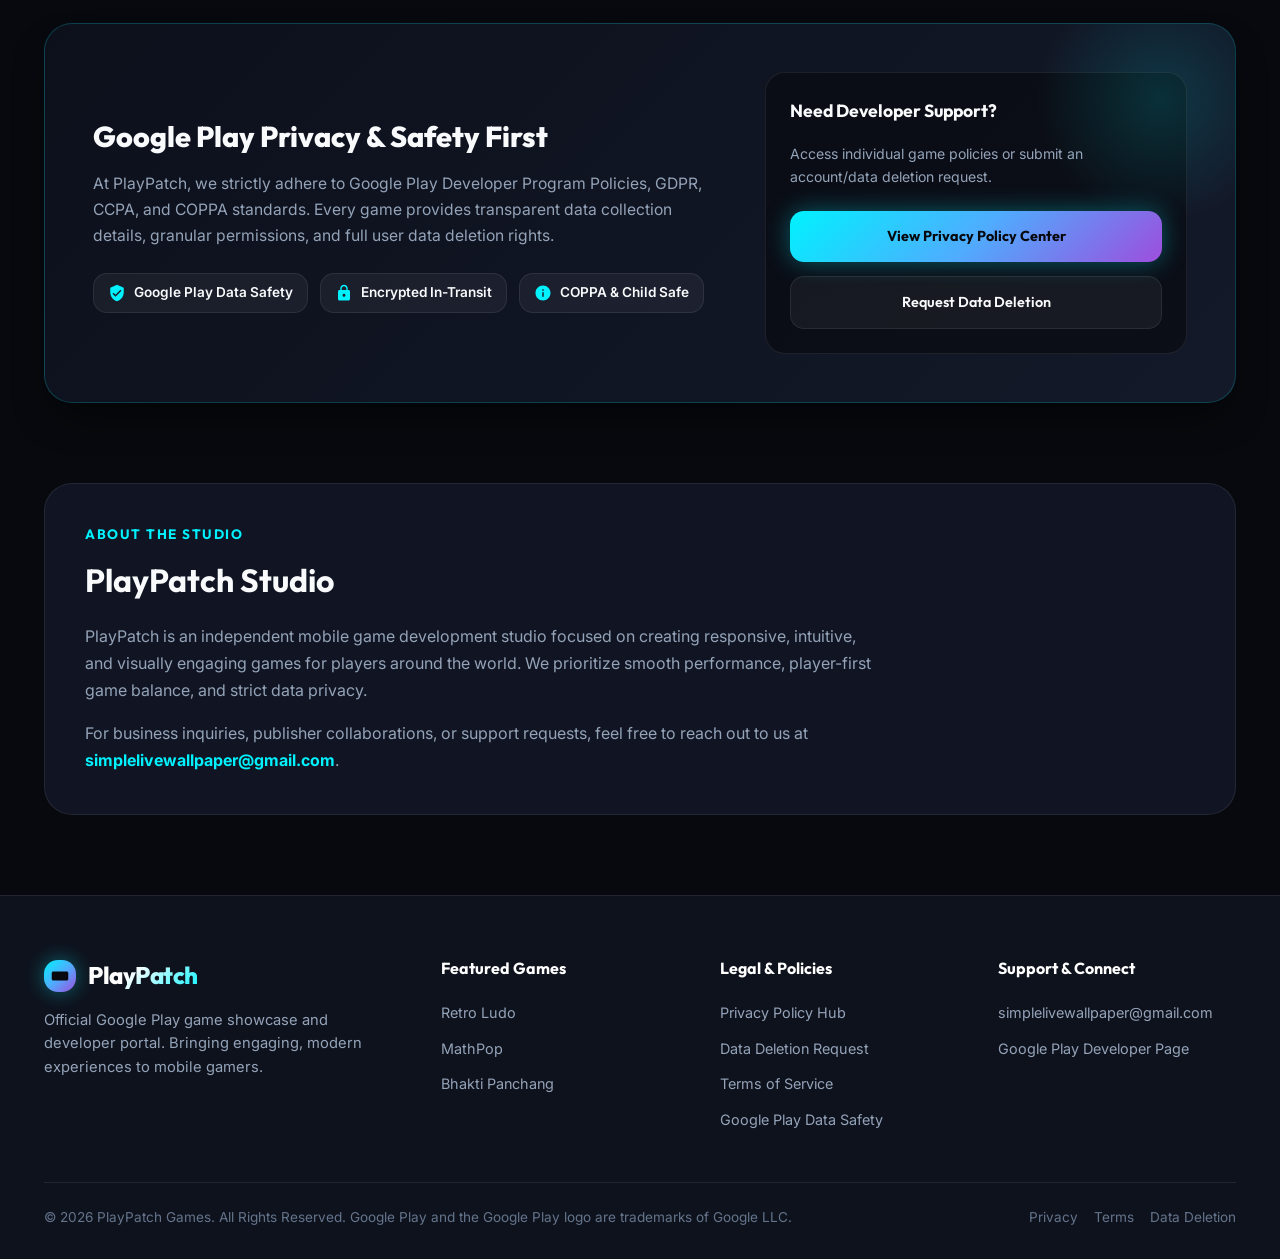
==== commit 26625f02: "fs" ====
--- a/index.html
+++ b/index.html
@@ -268,6 +268,7 @@
                     <ul class="footer-links">
                         <li><a href="privacy.html?game=retro-ludo">Retro Ludo</a></li>
                         <li><a href="privacy.html?game=mathpop">MathPop</a></li>
+                        <li><a href="privacy.html?game=bhakti-panchang">Bhakti Panchang</a></li>
                     </ul>
                 </div>
 
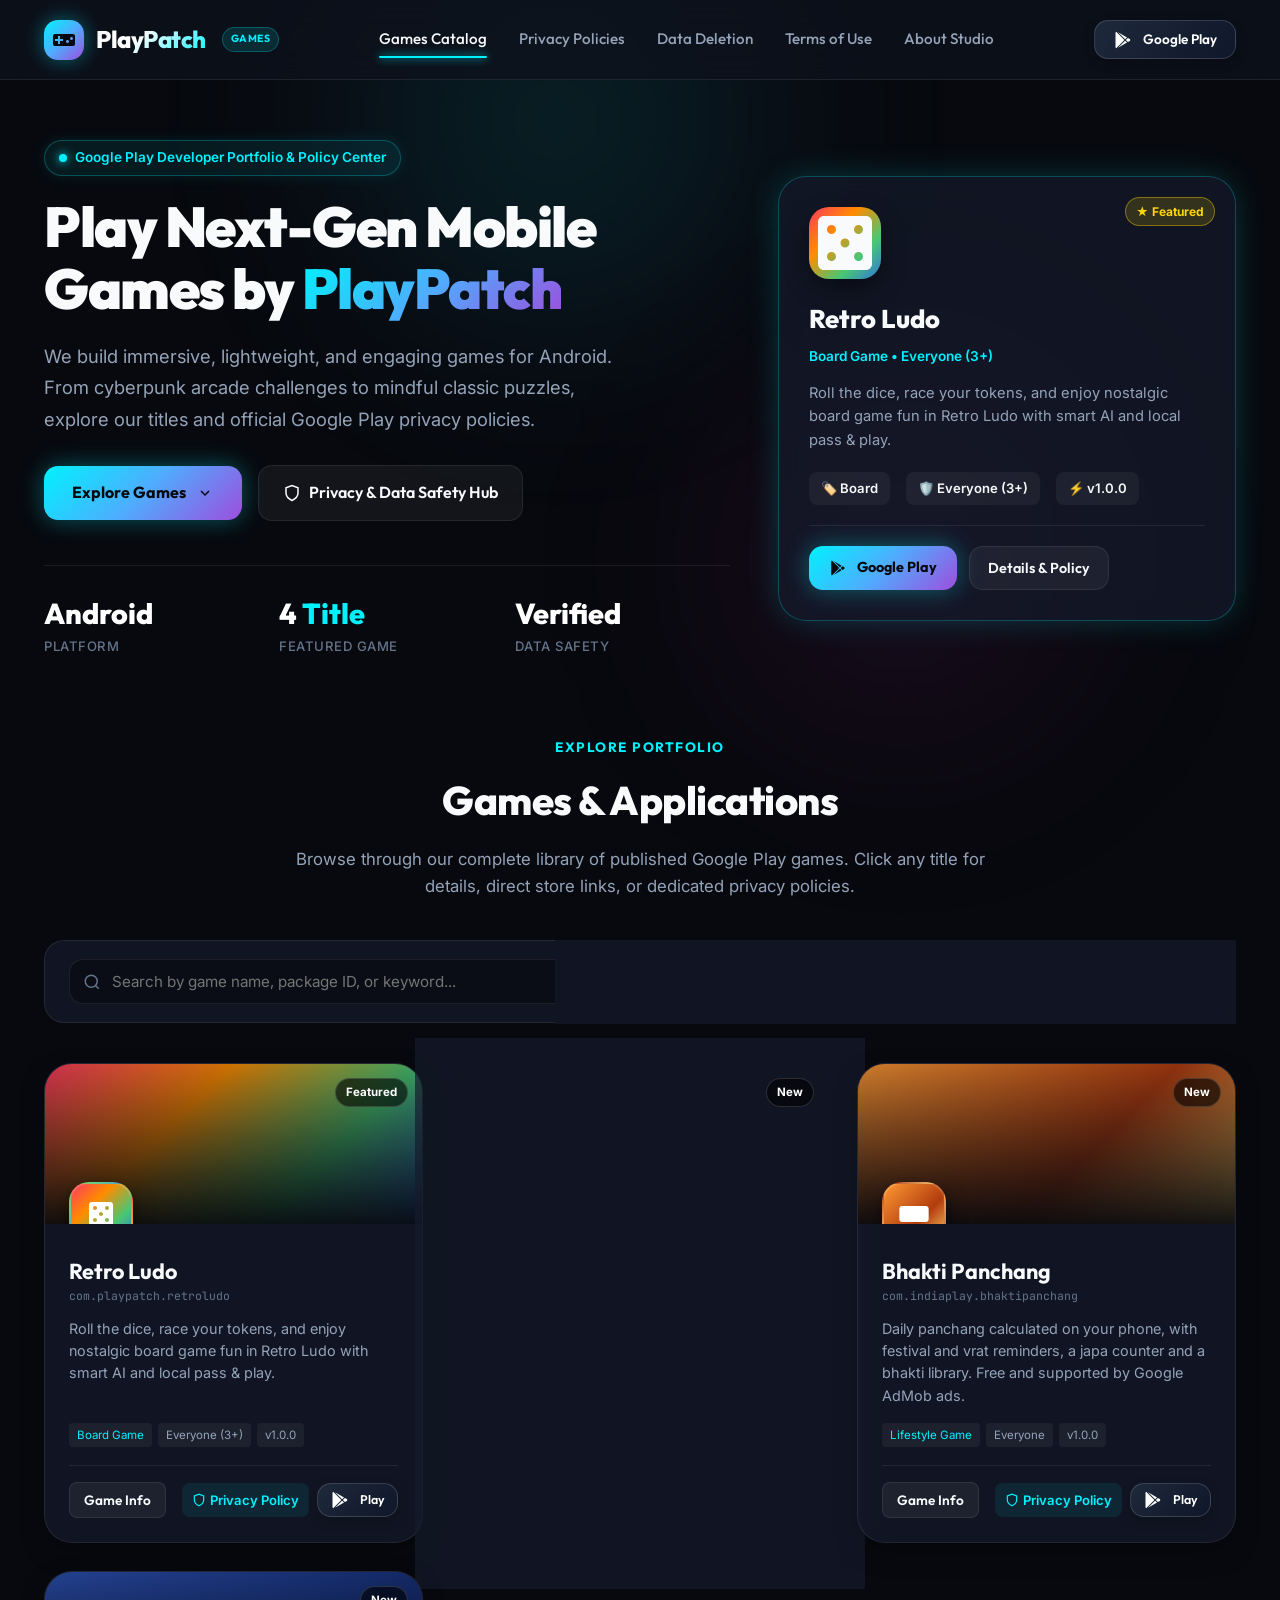
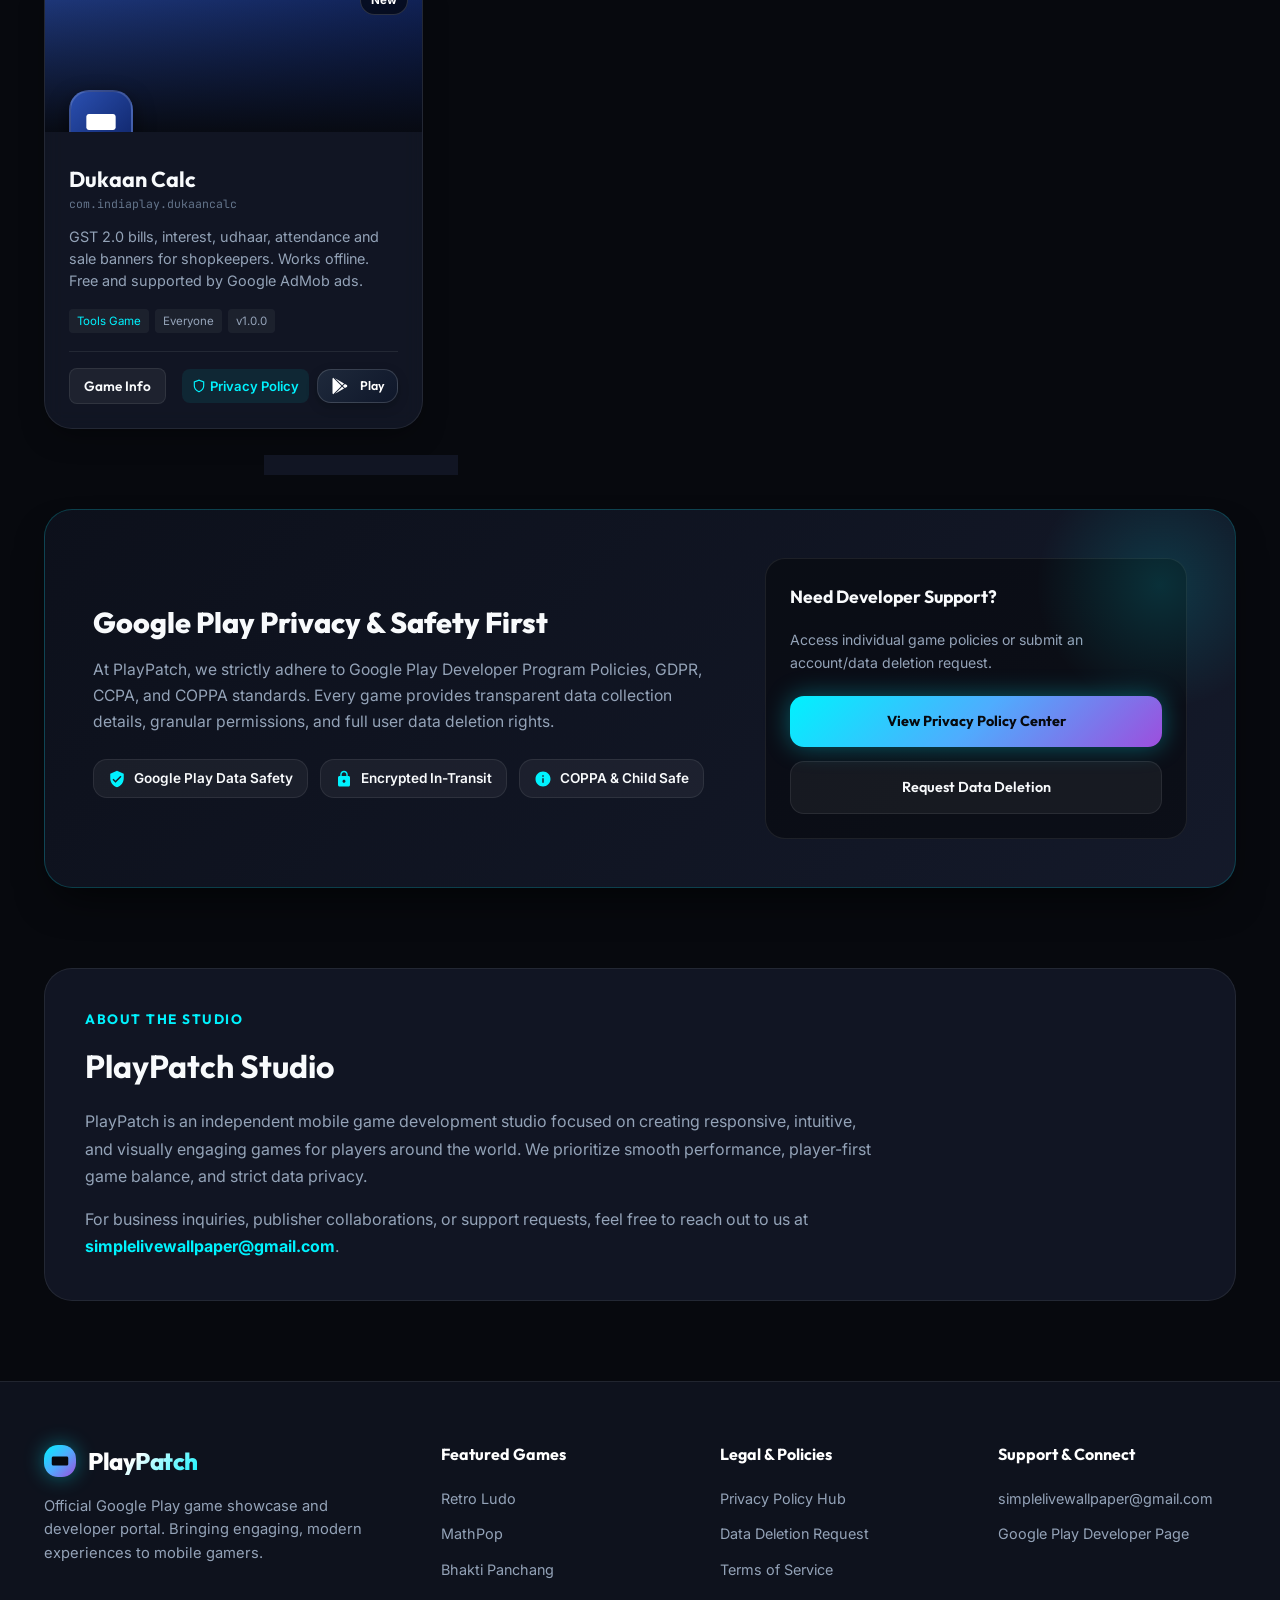
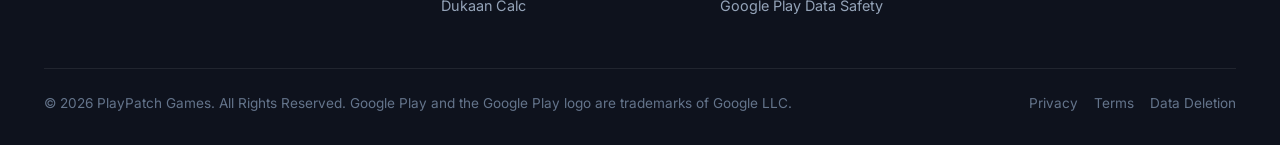
==== commit 0fc7c539: "Add Dukaan Calc privacy policy entry Co-Authored-By: Claude Sonnet 5.5 <noreply@anthropic.com>" ====
--- a/index.html
+++ b/index.html
@@ -269,6 +269,7 @@
                         <li><a href="privacy.html?game=retro-ludo">Retro Ludo</a></li>
                         <li><a href="privacy.html?game=mathpop">MathPop</a></li>
                         <li><a href="privacy.html?game=bhakti-panchang">Bhakti Panchang</a></li>
+                        <li><a href="privacy.html?game=dukaan-calc">Dukaan Calc</a></li>
                     </ul>
                 </div>
 
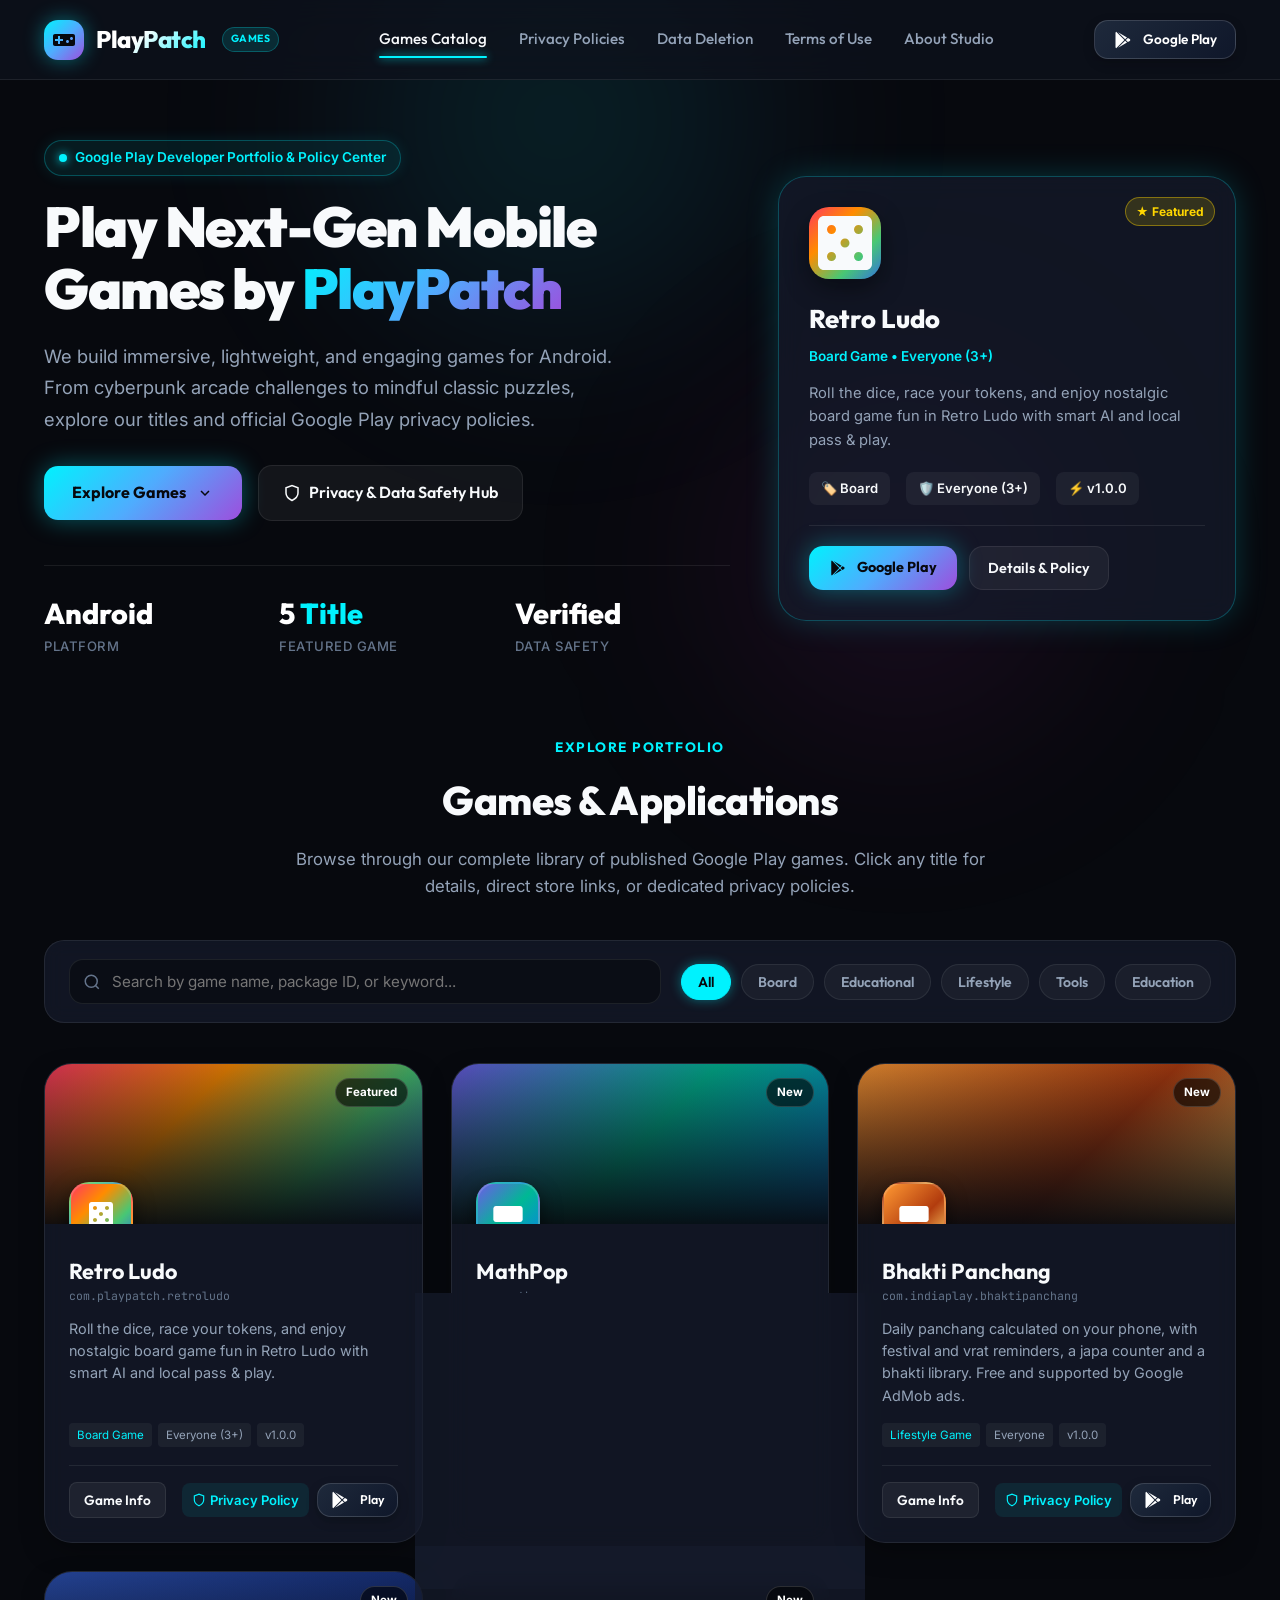
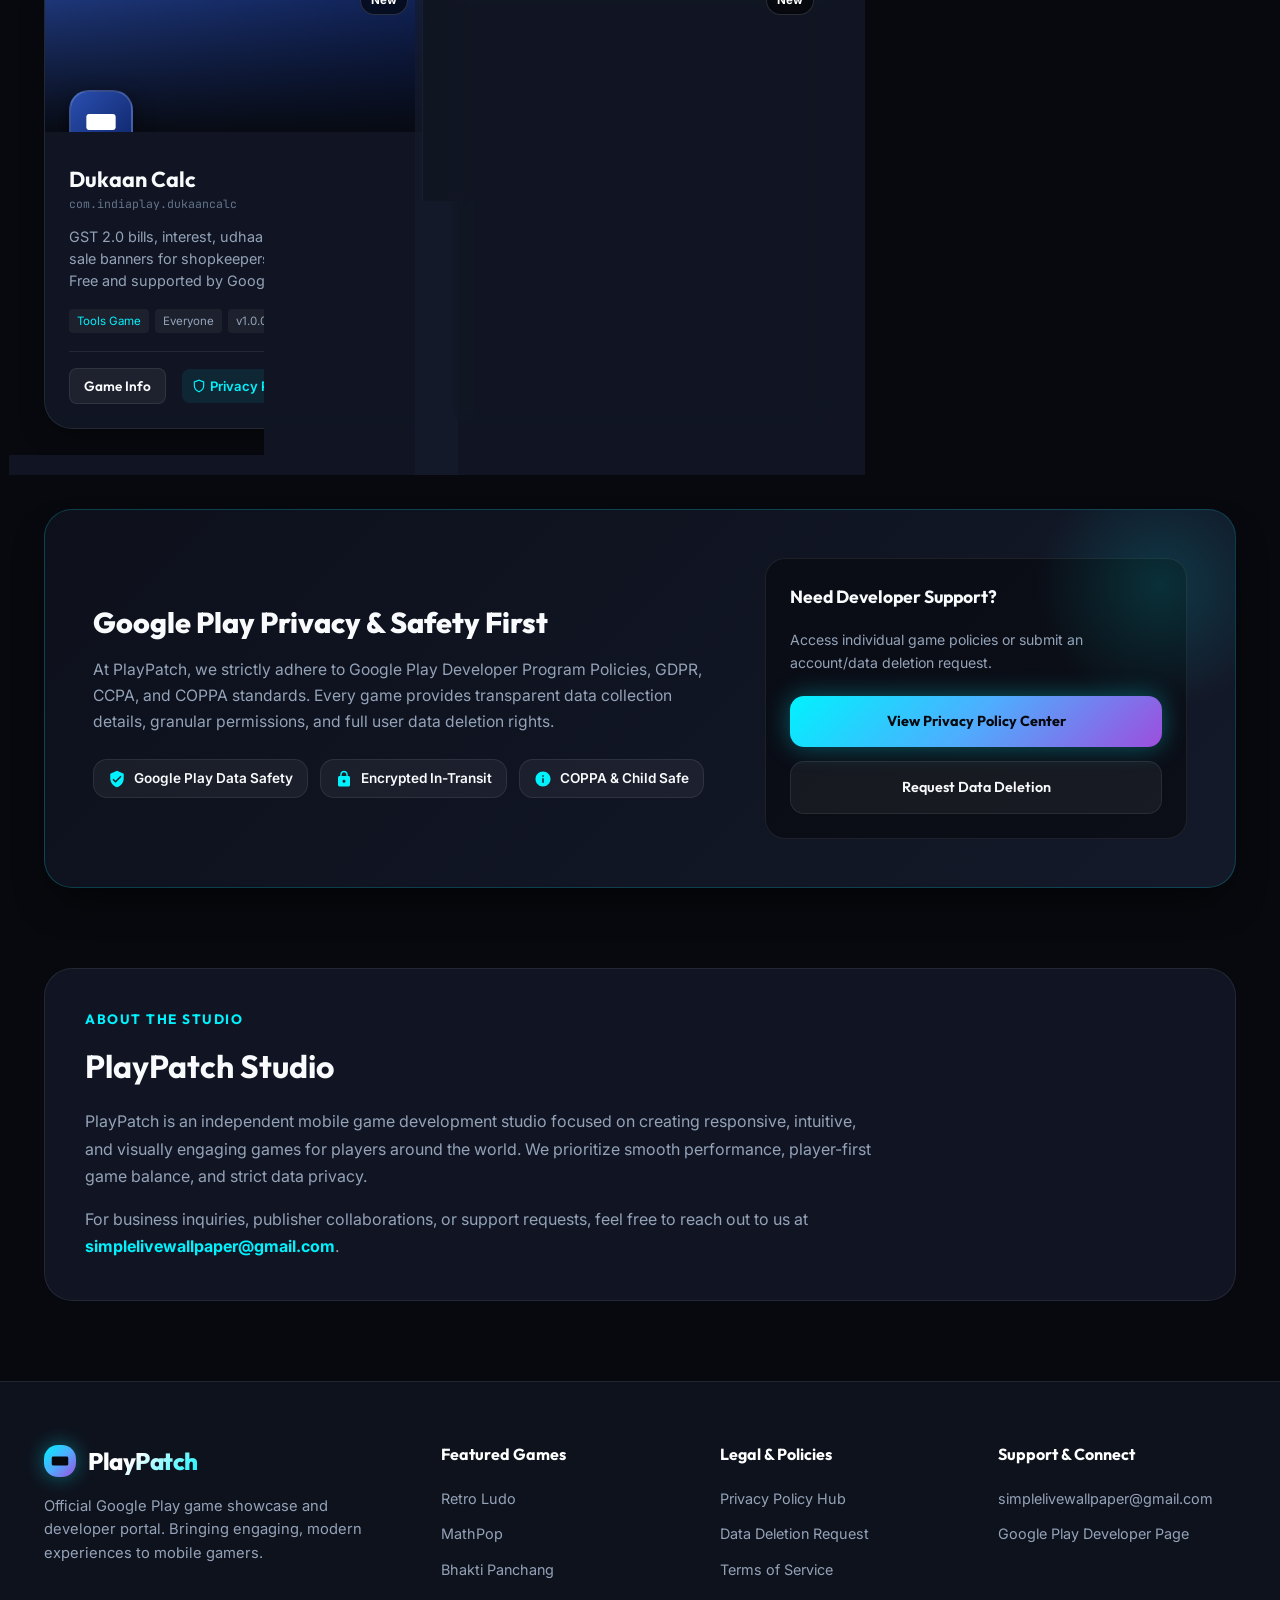
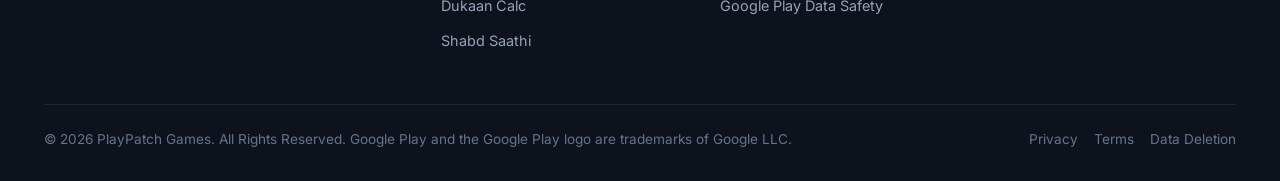
==== commit 170e7689: "feat: add Shabd Saathi Hindi Dictionary game and privacy entry Co-Authored-By: Claude Sonnet 5.5 <no" ====
--- a/index.html
+++ b/index.html
@@ -270,6 +270,7 @@
                         <li><a href="privacy.html?game=mathpop">MathPop</a></li>
                         <li><a href="privacy.html?game=bhakti-panchang">Bhakti Panchang</a></li>
                         <li><a href="privacy.html?game=dukaan-calc">Dukaan Calc</a></li>
+                        <li><a href="privacy.html?game=shabd-saathi">Shabd Saathi</a></li>
                     </ul>
                 </div>
 
